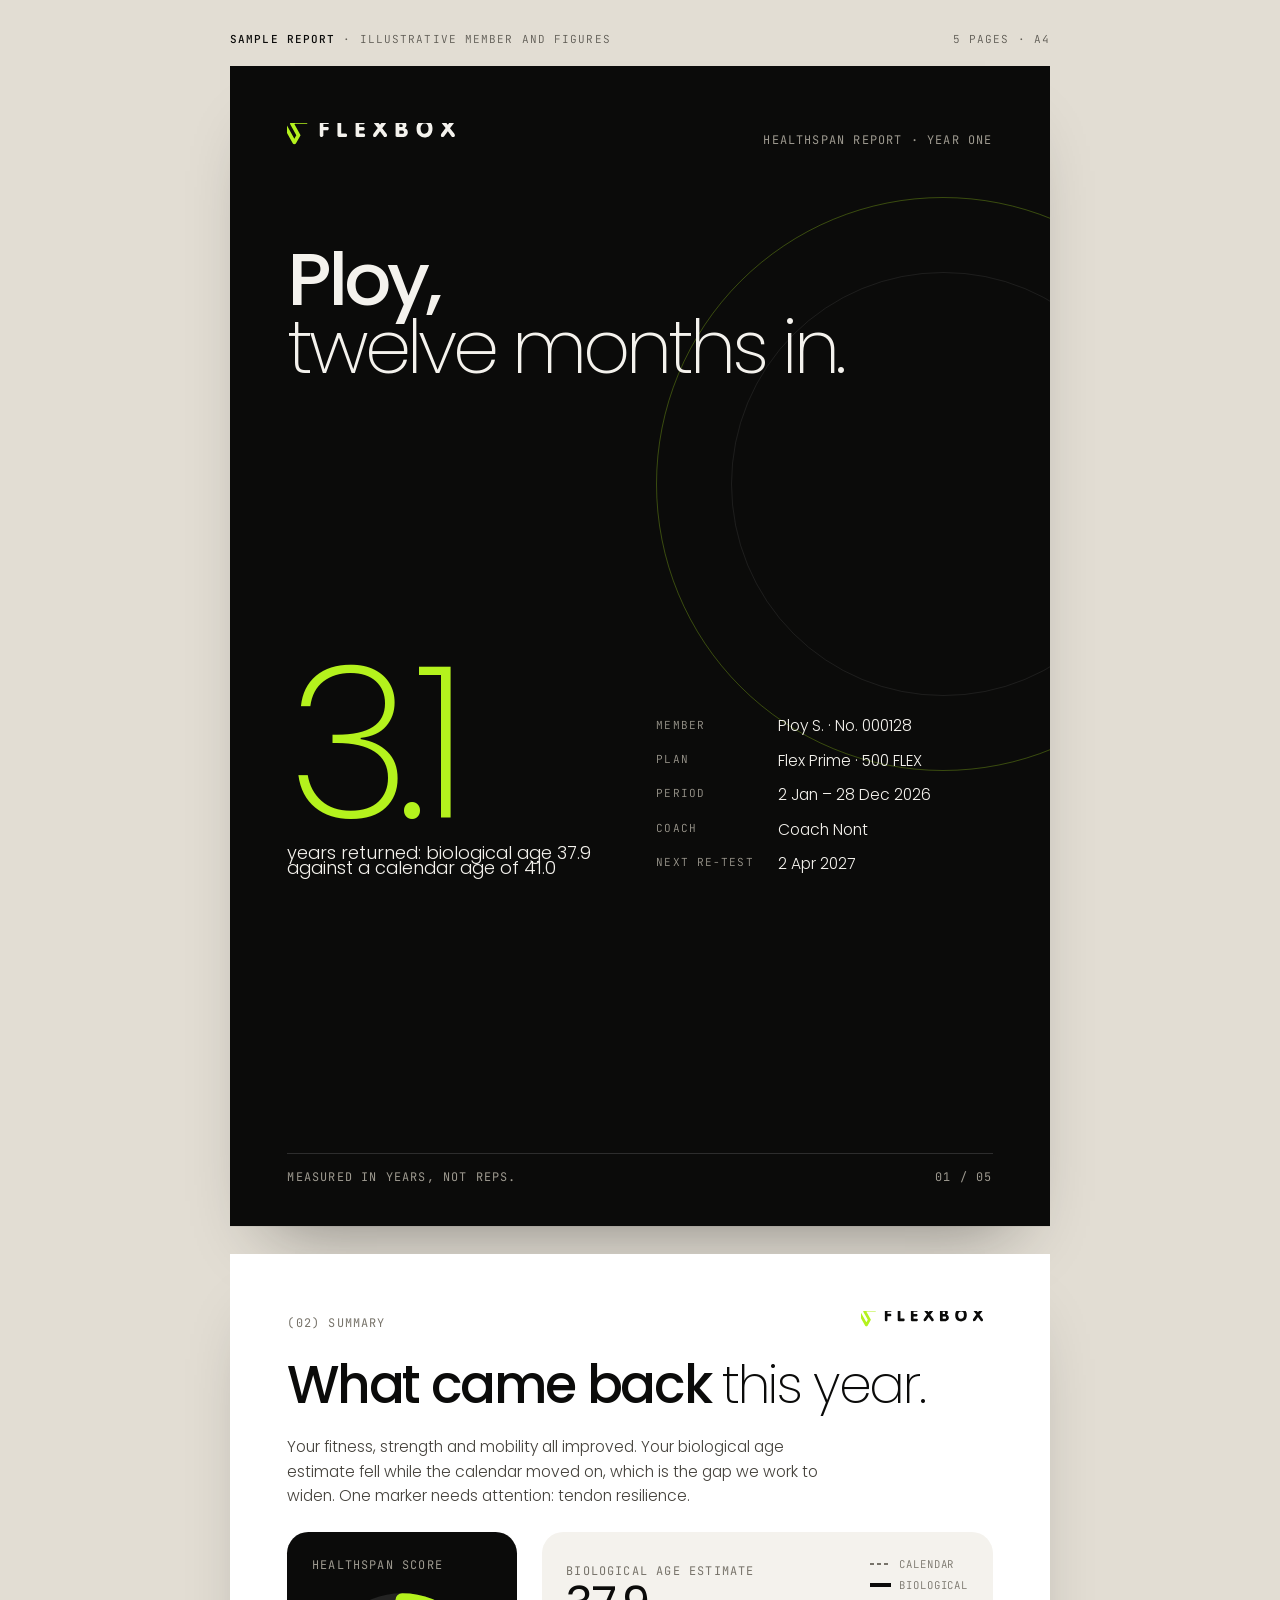
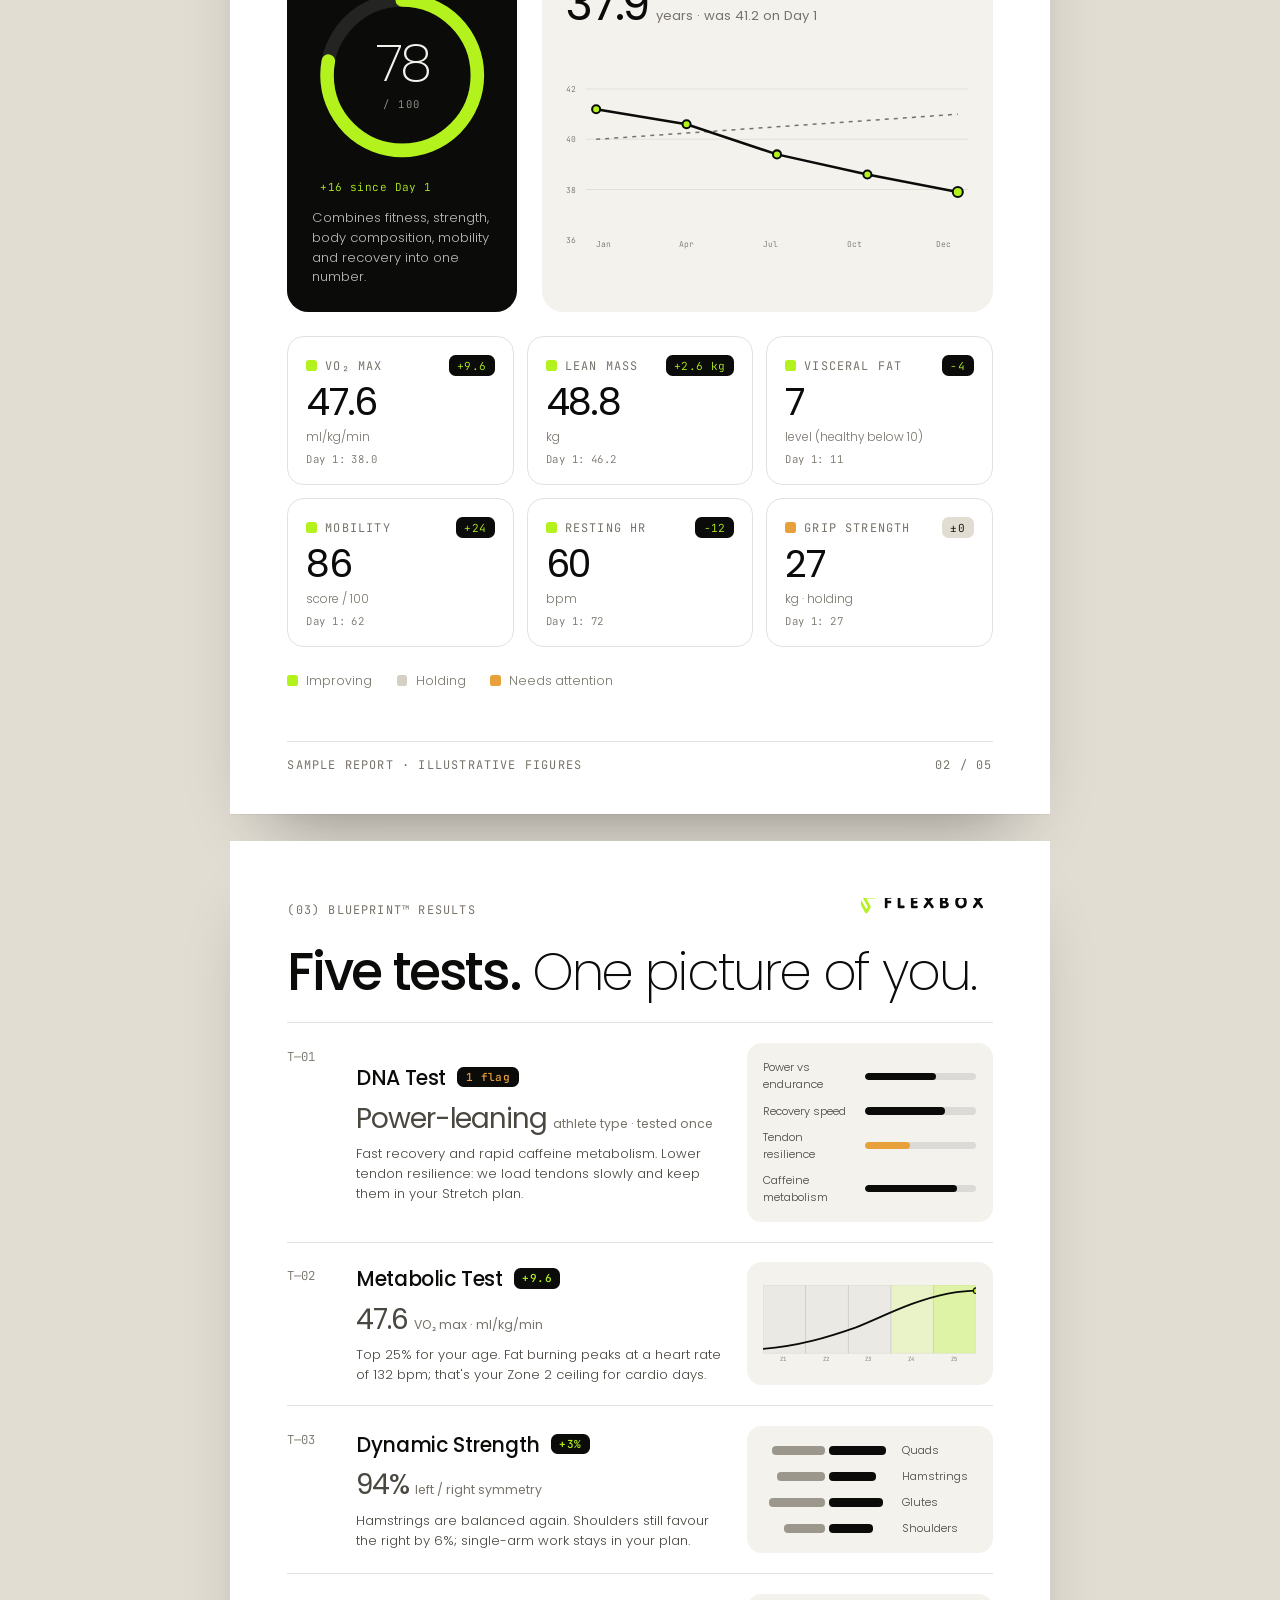
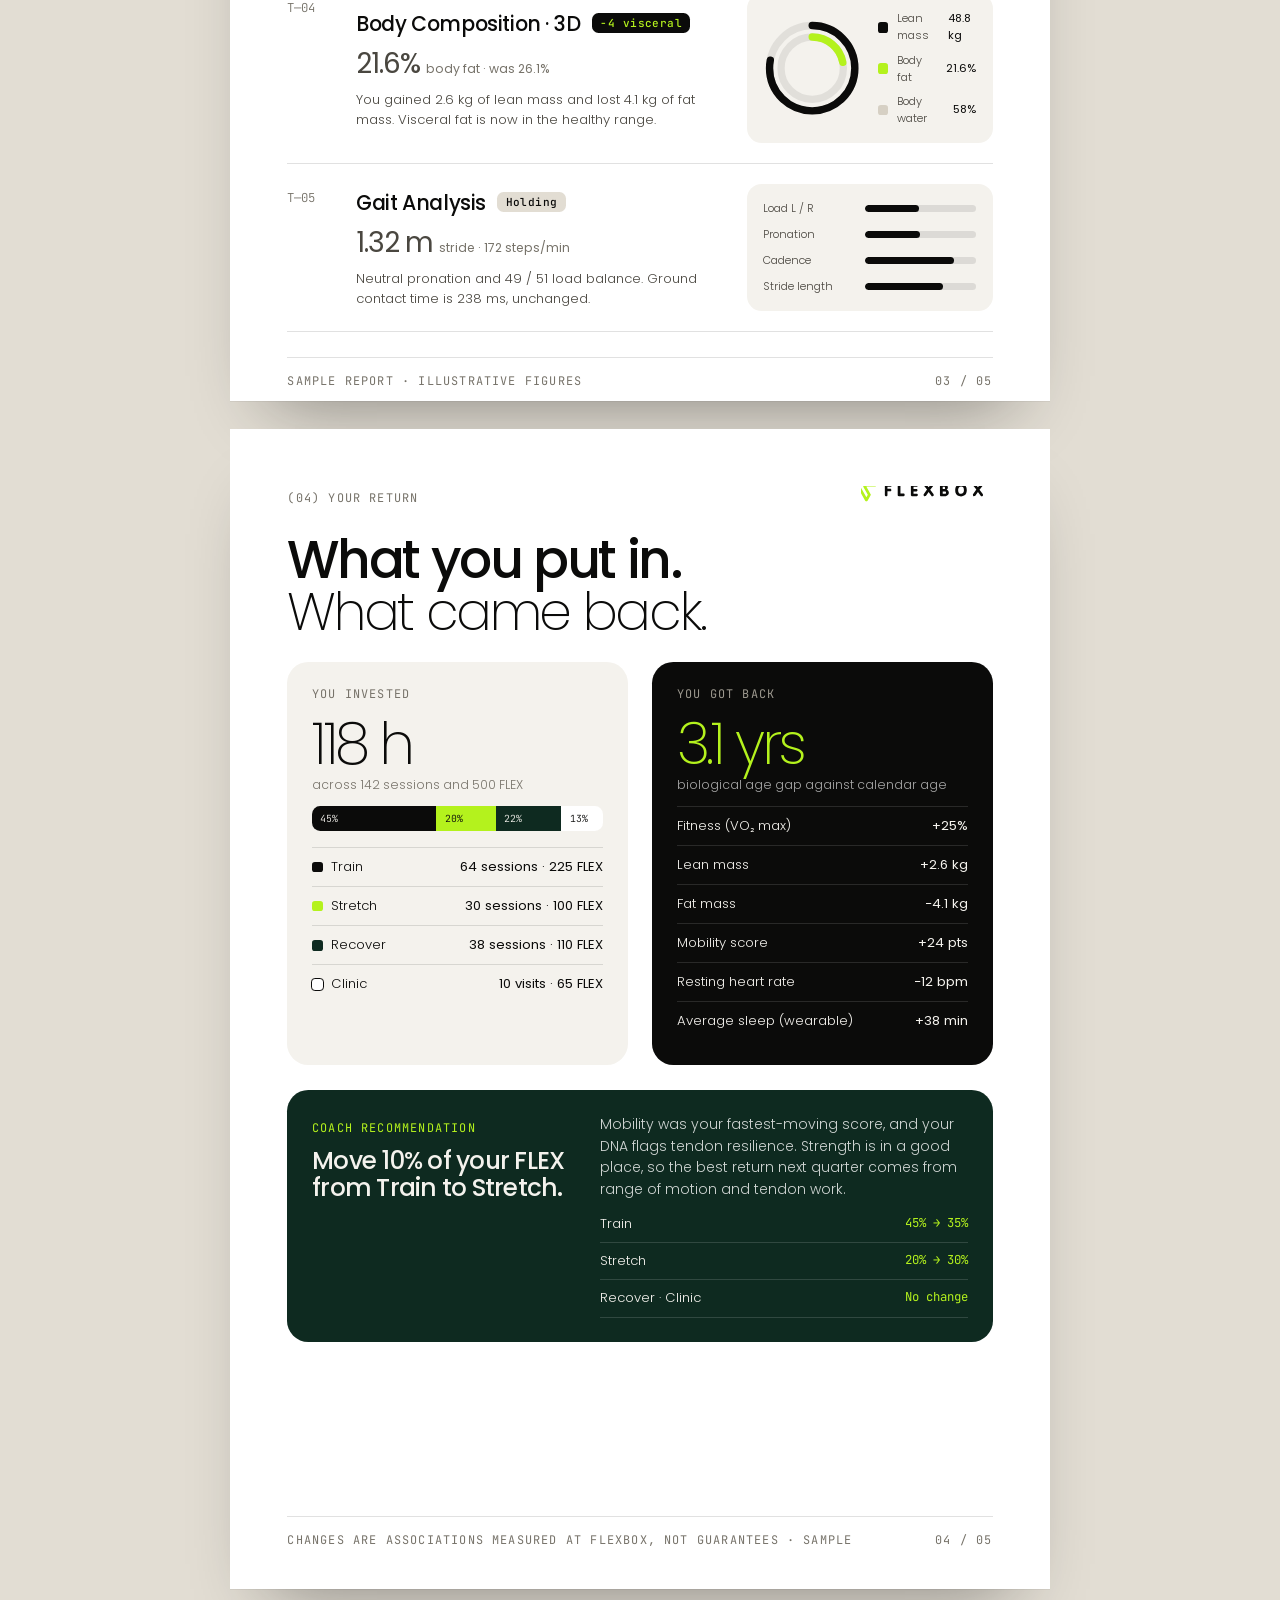
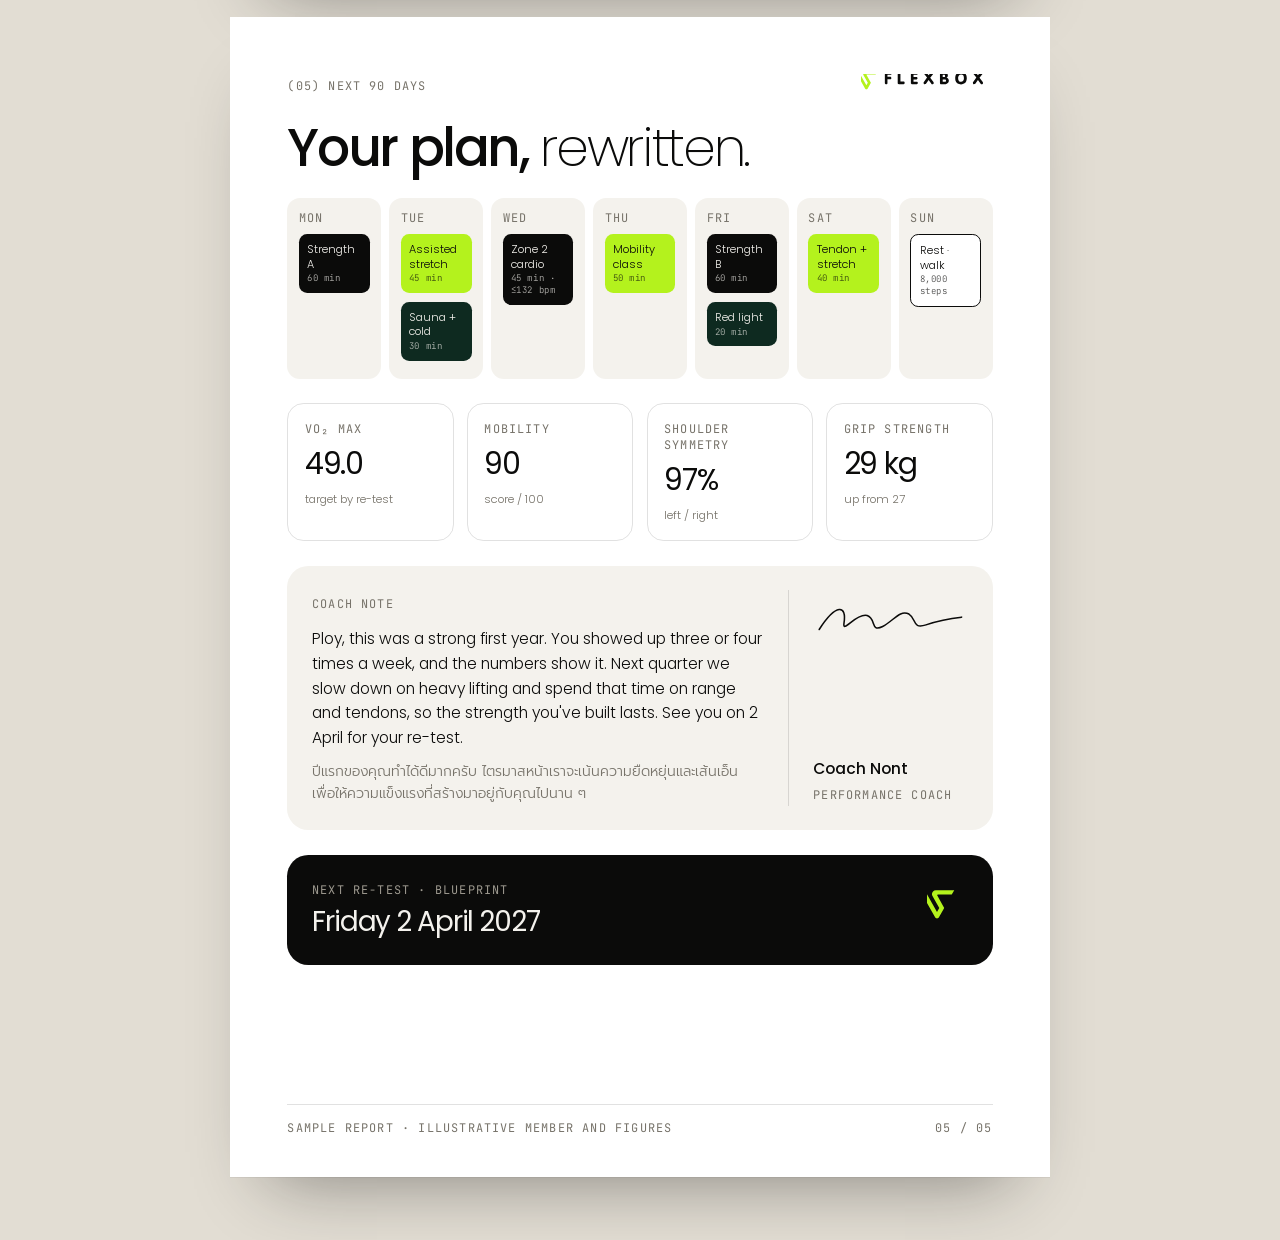
==== report/index.html @ 426d991e "Add LINE report card assets and sample report page" ====
<!doctype html>
<html lang="en"><head><meta charset="utf-8"><meta name="viewport" content="width=device-width, initial-scale=1"><meta name="robots" content="noindex, nofollow"><link rel="icon" type="image/svg+xml" href="../favicon.svg">
<title>FLEXBOX Healthspan Report</title>
<link rel="preconnect" href="https://fonts.googleapis.com">
<link rel="preconnect" href="https://fonts.gstatic.com" crossorigin>
<link href="https://fonts.googleapis.com/css2?family=JetBrains+Mono:wght@400;500&family=Poppins:wght@200;300;400;500;600&family=Prompt:wght@300;400;500&display=swap" rel="stylesheet">
<style>
/* Layout: five A4 pages stacked on a stone desk; every measure inside a page is in cqw so the page scales intact from phone to desktop. Single committed look. */
:root {
  color-scheme: light;
  --ink: #0b0b0a; --ink-2: #1a1a17; --bone: #f4f2ed; --stone: #e2ddd3; --paper: #ffffff;
  --mute: #77736a; --lime: #b4f21d; --amber: #e8a13a; --green: #0e2a20;
  --line: rgba(11,11,10,.12);
  --font: 'Poppins', 'Prompt', system-ui, sans-serif;
  --mono: 'JetBrains Mono', ui-monospace, Menlo, monospace;
}
* { box-sizing: border-box; }
body { margin: 0; background: var(--stone); color: var(--ink); font-family: var(--font); font-weight: 300; -webkit-font-smoothing: antialiased; padding-block: 32px 64px; padding-inline: 16px; }
h1, h2, h3, h4, p, ul, ol { margin: 0; }
.bar { max-width: 820px; margin: 0 auto 20px; display: flex; justify-content: space-between; align-items: center; gap: 12px; flex-wrap: wrap; font-family: var(--mono); font-size: 11px; letter-spacing: .1em; text-transform: uppercase; color: #5d5a53; }
.bar b { color: var(--ink); font-weight: 500; }
.pages { display: flex; flex-direction: column; gap: 28px; align-items: center; }
.page { width: 100%; max-width: 820px; aspect-ratio: 1 / 1.4142; background: var(--paper); container-type: inline-size; position: relative; overflow: hidden; box-shadow: 0 1px 0 rgba(0,0,0,.05), 0 40px 70px -40px rgba(11,11,10,.45); }
.pad { position: absolute; inset: 0; padding: 7cqw 7cqw 5cqw; display: flex; flex-direction: column; gap: 3cqw; }
.mono { font-family: var(--mono); font-size: 1.45cqw; letter-spacing: .1em; text-transform: uppercase; font-weight: 400; }
.mute { color: var(--mute); }
.thin { font-weight: 200; }
.ph { display: flex; justify-content: space-between; align-items: center; }
.ph svg { width: 16cqw; }
.pf { margin-top: auto; display: flex; justify-content: space-between; align-items: center; border-top: .15cqw solid var(--line); padding-top: 1.8cqw; }
.pf svg { width: 2.6cqw; }
.h { font-size: 6.4cqw; line-height: .98; letter-spacing: -.045em; font-weight: 500; text-wrap: balance; }
.lede { font-size: 1.9cqw; line-height: 1.55; color: #45423c; max-width: 62ch; }
.chip { display: inline-block; font-family: var(--mono); font-size: 1.35cqw; padding: .4cqw 1cqw; border-radius: .8cqw; background: var(--ink); color: var(--lime); letter-spacing: .04em; white-space: nowrap; }
.chip.am { color: var(--amber); }
.chip.st { background: var(--stone); color: var(--ink); }
.dot { width: 1.3cqw; height: 1.3cqw; border-radius: .35cqw; display: inline-block; flex: none; }
.d-up { background: var(--lime); } .d-hold { background: #d6d0c4; } .d-att { background: var(--amber); }
svg.fx { display: block; }

/* cover */
.cover { background: var(--ink); color: var(--bone); }
.cover .mute { color: #9d998f; }
.cover .ph svg { color: var(--bone); width: 22cqw; }
.cover .ct { font-size: 9cqw; line-height: .92; letter-spacing: -.055em; font-weight: 500; margin-top: 8cqw; }
.cover .hero { margin-top: auto; display: grid; grid-template-columns: 1fr 1fr; gap: 4cqw; align-items: end; }
.cover .n { font-size: 26cqw; line-height: .8; font-weight: 200; letter-spacing: -.07em; color: var(--lime); }
.cover .n small { display: block; font-size: 2.2cqw; letter-spacing: 0; color: var(--bone); font-weight: 300; margin-top: 2cqw; }
.cover dl { margin: 0; display: grid; grid-template-columns: auto 1fr; gap: 1.4cqw 3cqw; font-size: 1.9cqw; }
.cover dt { font-family: var(--mono); font-size: 1.35cqw; letter-spacing: .1em; text-transform: uppercase; color: #9d998f; padding-top: .4cqw; }
.cover dd { margin: 0; }
.cover .pf { border-color: rgba(255,255,255,.14); }
.cover .ring { position: absolute; right: -22cqw; top: 16cqw; width: 70cqw; aspect-ratio: 1; border-radius: 50%; border: .15cqw solid rgba(180,242,29,.28); }
.cover .ring::after { content: ''; position: absolute; inset: 9cqw; border-radius: 50%; border: .15cqw solid rgba(255,255,255,.08); }

/* summary */
.sum { display: grid; grid-template-columns: 28cqw 1fr; gap: 3cqw; }
.score { background: var(--ink); color: var(--bone); border-radius: 2.6cqw; padding: 3cqw; display: flex; flex-direction: column; gap: 1.4cqw; }
.score svg { width: 100%; }
.score .mono { color: #9d998f; }
.score p { font-size: 1.6cqw; color: rgba(255,255,255,.72); line-height: 1.5; }
.agechart { background: var(--bone); border-radius: 2.6cqw; padding: 3cqw; display: flex; flex-direction: column; gap: 1.5cqw; min-width: 0; }
.agechart .top { display: flex; justify-content: space-between; align-items: flex-start; gap: 2cqw; }
.agechart .big { font-size: 5.6cqw; letter-spacing: -.05em; font-weight: 400; line-height: 1; }
.agechart .big small { font-size: 1.6cqw; color: var(--mute); letter-spacing: 0; margin-left: 1cqw; }
.leg { display: flex; flex-direction: column; gap: .8cqw; font-family: var(--mono); font-size: 1.3cqw; letter-spacing: .08em; text-transform: uppercase; color: var(--mute); }
.leg span { display: flex; align-items: center; gap: 1cqw; }
.leg i { width: 2.6cqw; height: .3cqw; display: inline-block; }
.agechart svg { width: 100%; flex: 1; }
.metrics { display: grid; grid-template-columns: repeat(3, 1fr); gap: 1.6cqw; }
.m { border: .15cqw solid var(--line); border-radius: 2cqw; padding: 2.2cqw; display: flex; flex-direction: column; gap: .8cqw; }
.m .top { display: flex; justify-content: space-between; align-items: center; gap: 1cqw; }
.m .top span:first-child { display: flex; align-items: center; gap: 1cqw; }
.m b { font-size: 4.6cqw; font-weight: 400; letter-spacing: -.045em; line-height: 1.05; font-variant-numeric: tabular-nums; }
.m small { font-size: 1.45cqw; color: var(--mute); }
.m .was { font-family: var(--mono); font-size: 1.3cqw; color: var(--mute); letter-spacing: .04em; }
.keyrow { display: flex; gap: 3cqw; font-size: 1.5cqw; color: var(--mute); }
.keyrow span { display: flex; align-items: center; gap: 1cqw; }

/* blueprint */
.tests { display: flex; flex-direction: column; }
.t { display: grid; grid-template-columns: 6cqw 1fr 30cqw; gap: 2.4cqw; padding: 2.4cqw 0; border-top: .15cqw solid var(--line); align-items: center; }
.t:last-child { border-bottom: .15cqw solid var(--line); }
.t .no { font-family: var(--mono); font-size: 1.5cqw; color: var(--mute); align-self: start; padding-top: .6cqw; }
.t h3 { font-size: 2.5cqw; font-weight: 500; letter-spacing: -.02em; display: flex; align-items: center; gap: 1.4cqw; }
.t .res { font-size: 3.4cqw; letter-spacing: -.04em; font-weight: 400; margin-top: .6cqw; }
.t .res small { font-size: 1.5cqw; color: var(--mute); letter-spacing: 0; margin-left: .8cqw; }
.t p { font-size: 1.6cqw; color: #4a4740; line-height: 1.5; margin-top: .6cqw; }
.viz { background: var(--bone); border-radius: 1.8cqw; padding: 2cqw; min-height: 15cqw; display: flex; flex-direction: column; justify-content: center; gap: 1.1cqw; }
.tr { display: grid; grid-template-columns: 11cqw 1fr; gap: 1.4cqw; align-items: center; font-size: 1.35cqw; color: #4a4740; }
.tr i { height: .9cqw; border-radius: .5cqw; background: rgba(11,11,10,.1); position: relative; overflow: hidden; }
.tr i::after { content: ''; position: absolute; inset: 0; width: var(--v); background: var(--ink); border-radius: .5cqw; }
.tr i.am::after { background: var(--amber); }
.sym { display: grid; grid-template-columns: 1fr 1fr 10cqw; gap: .4cqw; align-items: center; font-size: 1.35cqw; color: #4a4740; }
.sym .l, .sym .r { height: 1.1cqw; position: relative; }
.sym .l::after, .sym .r::after { content: ''; position: absolute; top: 0; bottom: 0; border-radius: .5cqw; }
.sym .l::after { right: 0; width: var(--v); background: #9c978c; }
.sym .r::after { left: 0; width: var(--v); background: var(--ink); }
.sym span { padding-left: 1cqw; }
.rings { display: grid; grid-template-columns: 12cqw 1fr; gap: 2cqw; align-items: center; }
.rings svg { width: 100%; transform: rotate(-90deg); }
.rings ul { list-style: none; padding: 0; display: flex; flex-direction: column; gap: .9cqw; font-size: 1.35cqw; color: #4a4740; }
.rings li { display: flex; align-items: center; gap: 1cqw; }
.rings li b { margin-left: auto; font-weight: 400; color: var(--ink); }

/* ledger */
.ledger { display: grid; grid-template-columns: 1fr 1fr; gap: 3cqw; }
.col { border-radius: 2.6cqw; padding: 3cqw; display: flex; flex-direction: column; gap: 2cqw; }
.col.in { background: var(--bone); }
.col.out { background: var(--ink); color: var(--bone); }
.col.out .mono { color: #9d998f; }
.col .big { font-size: 7cqw; font-weight: 200; letter-spacing: -.06em; line-height: .9; }
.col.out .big { color: var(--lime); }
.col .big small { display: block; font-size: 1.5cqw; letter-spacing: 0; font-weight: 300; margin-top: 1cqw; color: var(--mute); }
.col.out .big small { color: rgba(255,255,255,.65); }
.stack { display: flex; height: 3cqw; border-radius: 1cqw; overflow: hidden; }
.stack div { display: flex; align-items: center; padding-left: 1cqw; font-family: var(--mono); font-size: 1.2cqw; }
.rowl { display: flex; justify-content: space-between; font-size: 1.6cqw; padding: 1.1cqw 0; border-top: .15cqw solid var(--line); }
.col.out .rowl { border-color: rgba(255,255,255,.12); }
.rowl b { font-weight: 400; font-variant-numeric: tabular-nums; }
.rowl .k { display: flex; align-items: center; gap: 1cqw; }
.reco { background: var(--green); color: var(--bone); border-radius: 2.6cqw; padding: 3cqw; display: grid; grid-template-columns: 1fr 1.4fr; gap: 3cqw; }
.reco .mono { color: var(--lime); }
.reco h3 { font-size: 3cqw; font-weight: 500; letter-spacing: -.03em; line-height: 1.1; margin-top: 1cqw; }
.reco p { font-size: 1.7cqw; line-height: 1.55; color: rgba(255,255,255,.8); }
.reco ul { list-style: none; padding: 0; display: flex; flex-direction: column; gap: 1cqw; font-size: 1.6cqw; }
.reco li { display: flex; justify-content: space-between; gap: 2cqw; padding-bottom: 1cqw; border-bottom: .15cqw solid rgba(255,255,255,.14); }
.reco li b { font-weight: 400; color: var(--lime); font-family: var(--mono); font-size: 1.5cqw; }

/* plan */
.week { display: grid; grid-template-columns: repeat(7, 1fr); gap: 1cqw; }
.day { background: var(--bone); border-radius: 1.6cqw; padding: 1.4cqw; min-height: 22cqw; display: flex; flex-direction: column; gap: 1cqw; }
.day .mono { color: var(--mute); }
.blk { border-radius: 1cqw; padding: 1cqw; font-size: 1.35cqw; line-height: 1.3; }
.blk small { display: block; font-family: var(--mono); font-size: 1.1cqw; letter-spacing: .06em; opacity: .7; margin-top: .3cqw; }
.b-t { background: var(--ink); color: var(--bone); }
.b-s { background: var(--lime); color: var(--ink); }
.b-r { background: var(--green); color: var(--bone); }
.b-c { background: var(--paper); border: .15cqw solid var(--ink); }
.targets { display: grid; grid-template-columns: repeat(4, 1fr); gap: 1.6cqw; }
.tg { border: .15cqw solid var(--line); border-radius: 2cqw; padding: 2cqw; display: flex; flex-direction: column; gap: .6cqw; }
.tg b { font-size: 3.6cqw; font-weight: 400; letter-spacing: -.04em; }
.tg small { font-size: 1.4cqw; color: var(--mute); }
.note { display: grid; grid-template-columns: 1fr 22cqw; gap: 3cqw; background: var(--bone); border-radius: 2.6cqw; padding: 3cqw; }
.note p { font-size: 1.9cqw; line-height: 1.6; }
.note .sig { display: flex; flex-direction: column; justify-content: space-between; gap: 2cqw; border-left: .15cqw solid var(--line); padding-left: 3cqw; }
.note .sig svg { width: 100%; height: 7cqw; }
.note .sig b { font-weight: 500; font-size: 1.9cqw; }
.retest { display: flex; justify-content: space-between; align-items: center; background: var(--ink); color: var(--bone); border-radius: 2.6cqw; padding: 2.6cqw 3cqw; }
.retest b { font-size: 3.4cqw; font-weight: 400; letter-spacing: -.04em; }
.retest .mono { color: #9d998f; }
.th { font-family: 'Prompt', 'Poppins', sans-serif; }
</style>

<svg width="0" height="0" style="position:absolute" aria-hidden="true">
  <symbol id="fx-logo" viewBox="130 136 2340 418">
<defs>
<g>
<g id="glyph-0-0">
<path d="M 10.609375 -19.34375 L 10.609375 -193.140625 C 10.609375 -201.472656 12.492188 -207.210938 16.265625 -210.359375 C 19.097656 -212.710938 23.503906 -213.890625 29.484375 -213.890625 L 111.546875 -213.890625 C 118.304688 -213.890625 123.648438 -211.375 127.578125 -206.34375 C 131.035156 -201.945312 132.765625 -196.601562 132.765625 -190.3125 C 132.765625 -184.488281 131.347656 -179.648438 128.515625 -175.796875 C 125.691406 -171.953125 121.6875 -170.03125 116.5 -170.03125 L 57.0625 -170.03125 L 57.0625 -131.828125 L 109.1875 -131.828125 C 114.53125 -131.828125 118.773438 -129.742188 121.921875 -125.578125 C 125.066406 -121.410156 126.640625 -116.578125 126.640625 -111.078125 C 126.640625 -105.097656 124.988281 -99.75 121.6875 -95.03125 C 118.382812 -90.320312 114.21875 -87.96875 109.1875 -87.96875 L 57.0625 -87.96875 L 57.0625 -19.34375 C 57.0625 -13.832031 54.742188 -9.226562 50.109375 -5.53125 C 45.472656 -1.84375 40.164062 0 34.1875 0 C 28.84375 0 23.929688 -1.6875 19.453125 -5.0625 C 14.972656 -8.445312 12.023438 -13.207031 10.609375 -19.34375 Z M 10.609375 -19.34375 "/>
</g>
<g id="glyph-0-1">
<path d="M 8.25 -153.515625 L 8.25 -193.140625 C 8.25 -201.316406 10.566406 -207.566406 15.203125 -211.890625 C 19.847656 -216.210938 25.394531 -218.375 31.84375 -218.375 C 38.4375 -218.375 44.285156 -216.484375 49.390625 -212.703125 C 54.503906 -208.929688 57.0625 -204.0625 57.0625 -198.09375 L 57.0625 -47.40625 L 113.90625 -47.40625 C 119.875 -47.40625 124.507812 -45.125 127.8125 -40.5625 C 131.113281 -36 132.765625 -30.492188 132.765625 -24.046875 C 132.765625 -17.765625 131.269531 -12.5 128.28125 -8.25 C 124.820312 -3.375 120.03125 -0.9375 113.90625 -0.9375 L 29.484375 -0.9375 C 22.242188 -0.9375 16.582031 -3.691406 12.5 -9.203125 C 9.664062 -12.972656 8.25 -16.351562 8.25 -19.34375 Z M 8.25 -153.515625 "/>
</g>
<g id="glyph-0-2">
<path d="M 11.5625 -127.109375 L 11.5625 -193.140625 C 11.5625 -200.367188 14.15625 -205.867188 19.34375 -209.640625 C 23.269531 -212.472656 27.75 -213.890625 32.78125 -213.890625 L 110.125 -213.890625 C 116.882812 -213.890625 122.390625 -211.21875 126.640625 -205.875 C 130.410156 -201.15625 132.296875 -195.492188 132.296875 -188.890625 C 132.296875 -183.234375 130.878906 -178.441406 128.046875 -174.515625 C 124.742188 -169.953125 120.34375 -167.671875 114.84375 -167.671875 L 58.484375 -167.671875 L 58.484375 -129.46875 L 110.125 -129.46875 C 115.789062 -129.46875 120.351562 -127.109375 123.8125 -122.390625 C 127.269531 -117.671875 129 -112.328125 129 -106.359375 C 129 -100.859375 127.582031 -95.984375 124.75 -91.734375 C 121.914062 -87.492188 117.984375 -85.375 112.953125 -85.375 L 58.484375 -85.375 L 58.484375 -44.8125 L 110.125 -44.8125 C 118.613281 -44.8125 125.0625 -42.53125 129.46875 -37.96875 C 133.238281 -34.039062 135.125 -29.085938 135.125 -23.109375 C 135.125 -17.296875 133.472656 -12.144531 130.171875 -7.65625 C 126.867188 -3.175781 122.625 -0.9375 117.4375 -0.9375 L 28.0625 -0.9375 C 24.601562 -0.9375 20.988281 -2.742188 17.21875 -6.359375 C 13.445312 -9.984375 11.5625 -13.523438 11.5625 -16.984375 Z M 11.5625 -127.109375 "/>
</g>
<g id="glyph-0-3">
<path d="M 14.390625 -176.875 C 12.816406 -179.851562 11.476562 -182.953125 10.375 -186.171875 C 9.269531 -189.398438 8.71875 -192.035156 8.71875 -194.078125 C 8.71875 -200.992188 11.46875 -206.613281 16.96875 -210.9375 C 22.476562 -215.269531 28.613281 -217.4375 35.375 -217.4375 C 42.445312 -217.4375 47.082031 -215.46875 49.28125 -211.53125 L 89.84375 -158 L 129.46875 -211.53125 C 130.882812 -213.570312 133.082031 -215.222656 136.0625 -216.484375 C 139.050781 -217.742188 142.117188 -218.375 145.265625 -218.375 C 151.710938 -218.375 157.53125 -216.210938 162.71875 -211.890625 C 167.90625 -207.566406 170.5 -201.628906 170.5 -194.078125 C 170.5 -191.722656 170.300781 -189.328125 169.90625 -186.890625 C 169.519531 -184.453125 168.773438 -181.898438 167.671875 -179.234375 L 117.90625 -115.3125 L 172.390625 -44.8125 C 178.515625 -36.632812 181.578125 -28.613281 181.578125 -20.75 C 181.578125 -14.300781 178.75 -8.957031 173.09375 -4.71875 C 168.0625 -0.945312 162.164062 0.9375 155.40625 0.9375 C 152.257812 0.9375 149.425781 0.425781 146.90625 -0.59375 C 144.394531 -1.613281 142.59375 -3.222656 141.5 -5.421875 L 89.84375 -75.9375 L 42.453125 -10.140625 C 39.148438 -6.523438 35.453125 -3.773438 31.359375 -1.890625 C 27.273438 -0.00390625 23.425781 0.9375 19.8125 0.9375 C 14.144531 0.9375 9.425781 -1.179688 5.65625 -5.421875 C 1.882812 -9.671875 0 -15.097656 0 -21.703125 C 0 -25.628906 0.585938 -29.554688 1.765625 -33.484375 C 2.941406 -37.410156 4.945312 -41.1875 7.78125 -44.8125 L 61.3125 -117.90625 Z M 14.390625 -176.875 "/>
</g>
<g id="glyph-0-4">
<path d="M 8.71875 -190.78125 C 9.976562 -197.695312 12.296875 -203.273438 15.671875 -207.515625 C 19.054688 -211.765625 23.03125 -213.890625 27.59375 -213.890625 L 100.46875 -213.890625 C 113.507812 -213.890625 124.984375 -207.914062 134.890625 -195.96875 C 144.796875 -184.019531 149.75 -170.894531 149.75 -156.59375 C 149.75 -148.726562 147.78125 -141.097656 143.84375 -133.703125 C 139.914062 -126.316406 134.023438 -120.1875 126.171875 -115.3125 C 137.796875 -113.738281 147.617188 -107.488281 155.640625 -96.5625 C 163.660156 -85.644531 167.671875 -73.582031 167.671875 -60.375 C 167.671875 -46.851562 163.347656 -34.90625 154.703125 -24.53125 C 144.796875 -12.738281 130.566406 -4.875 112.015625 -0.9375 L 27.59375 -0.9375 C 22.71875 -0.9375 18.351562 -2.46875 14.5 -5.53125 C 10.644531 -8.601562 8.71875 -12.421875 8.71875 -16.984375 Z M 58.015625 -129.46875 L 88.90625 -129.46875 C 92.988281 -129.46875 96.09375 -131.117188 98.21875 -134.421875 C 100.34375 -137.722656 101.40625 -141.734375 101.40625 -146.453125 C 101.40625 -151.796875 100.03125 -156.664062 97.28125 -161.0625 C 94.53125 -165.46875 90.953125 -167.671875 86.546875 -167.671875 L 58.015625 -167.671875 Z M 58.015625 -42.453125 L 93.625 -42.453125 C 102.113281 -42.453125 108.125 -43.828125 111.65625 -46.578125 C 115.195312 -49.328125 116.96875 -53.609375 116.96875 -59.421875 L 116.96875 -63.671875 C 116.96875 -68.546875 115.316406 -73.378906 112.015625 -78.171875 C 108.710938 -82.972656 104.863281 -85.375 100.46875 -85.375 L 58.015625 -85.375 Z M 58.015625 -42.453125 "/>
</g>
<g id="glyph-0-5">
<path d="M 5.421875 -101.40625 L 4.71875 -106.828125 C 4.71875 -143.929688 15.09375 -172.703125 35.84375 -193.140625 C 54.863281 -211.847656 79.15625 -221.203125 108.71875 -221.203125 C 136.382812 -221.203125 159.570312 -212.867188 178.28125 -196.203125 C 200.445312 -176.554688 211.53125 -148.179688 211.53125 -111.078125 L 211.53125 -106.359375 C 211.53125 -89.535156 208.625 -73.65625 202.8125 -58.71875 C 195.738281 -40.476562 185.125 -25.9375 170.96875 -15.09375 C 154.144531 -2.195312 133.394531 4.25 108.71875 4.25 C 97.238281 4.25 85.289062 2.121094 72.875 -2.125 C 53.84375 -8.570312 38.75 -18.554688 27.59375 -32.078125 C 12.8125 -49.835938 5.421875 -72.945312 5.421875 -101.40625 Z M 57.0625 -106.359375 C 57.0625 -86.234375 61.582031 -70.550781 70.625 -59.3125 C 79.664062 -48.070312 92.363281 -42.453125 108.71875 -42.453125 C 124.75 -42.453125 137.484375 -48.582031 146.921875 -60.84375 C 155.878906 -72.476562 160.359375 -87.648438 160.359375 -106.359375 C 160.359375 -129.304688 156.148438 -146.441406 147.734375 -157.765625 C 139.328125 -169.085938 127.734375 -174.75 112.953125 -174.75 L 109.1875 -174.75 C 93.3125 -174.75 80.5 -168.691406 70.75 -156.578125 C 61 -144.472656 56.125 -129.460938 56.125 -111.546875 C 56.75 -109.023438 57.0625 -107.296875 57.0625 -106.359375 Z M 57.0625 -106.359375 "/>
</g>
</g>

</defs>

<path fill-rule="nonzero" fill="#b4f21d" fill-opacity="1" d="M 355.351562 474.75 L 380.671875 429.960938 L 304.734375 295.96875 C 288.453125 267.234375 309.207031 231.617188 342.234375 231.617188 L 547.839844 231.617188 L 519.78125 281.371094 L 364.554688 281.371094 C 359.335938 281.371094 356.046875 286.980469 358.589844 291.53125 L 435.894531 429.90625 L 376.9375 534.871094 C 372.5625 542.664062 364.320312 547.484375 355.386719 547.484375 C 346.457031 547.484375 338.222656 542.671875 333.84375 534.886719 L 157.925781 222.242188 C 137.78125 186.4375 163.679688 142.203125 204.761719 142.242188 L 555.664062 142.605469 C 574.335938 142.625 586.207031 162.585938 577.308594 179 L 570.316406 191.902344 L 210.0625 191.902344 C 203.644531 191.902344 199.605469 198.820312 202.761719 204.410156 Z M 355.351562 474.75 "/>
<g fill="currentColor" fill-opacity="1">
<use href="#glyph-0-0" x="674.390949" y="454.2898"/>
<use href="#glyph-0-1" x="906.218318" y="454.2898"/>
<use href="#glyph-0-2" x="1138.045688" y="454.2898"/>
<use href="#glyph-0-3" x="1376.634689" y="454.2898"/>
<use href="#glyph-0-4" x="1659.657269" y="454.2898"/>
<use href="#glyph-0-5" x="1935.918218" y="454.2898"/>
<use href="#glyph-0-3" x="2256.612746" y="454.2898"/>
</g>
</symbol>
  <symbol id="fx-mark" viewBox="180 170 790 740"><path fill="#b4f21d" d="M 552.722656 762.511719 L 596.433594 685.207031 L 465.363281 453.933594 C 437.257812 404.339844 473.082031 342.863281 530.085938 342.863281 L 884.960938 342.863281 L 836.535156 428.738281 L 568.609375 428.738281 C 559.605469 428.738281 553.925781 438.417969 558.316406 446.277344 L 691.742188 685.109375 L 589.984375 866.28125 C 582.429688 879.730469 568.207031 888.050781 552.785156 888.050781 C 537.375 888.050781 523.160156 879.742188 515.601562 866.308594 L 211.972656 326.679688 C 177.203125 264.886719 221.902344 188.53125 292.808594 188.605469 L 898.46875 189.230469 C 930.691406 189.261719 951.179688 223.710938 935.828125 252.042969 L 923.757812 274.316406 L 301.960938 274.316406 C 290.882812 274.316406 283.910156 286.253906 289.355469 295.902344 Z"/></symbol>
</svg>

</head><body>
<div class="bar"><span><b>Sample report</b> · illustrative member and figures</span><span>5 pages · A4</span></div>

<div class="pages">

  <!-- 1 Cover -->
  <article class="page cover" aria-label="Page 1, cover">
    <div class="ring" aria-hidden="true"></div>
    <div class="pad">
      <div class="ph"><svg class="fx" viewBox="130 136 2340 418" role="img" aria-label="FLEXBOX"><use href="#fx-logo"/></svg><span class="mono mute">Healthspan Report · Year one</span></div>
      <h1 class="ct">Ploy,<br><span class="thin">twelve months in.</span></h1>
      <div class="hero">
        <div class="n">3.1<small>years returned: biological age 37.9 against a calendar age of 41.0</small></div>
        <dl>
          <dt>Member</dt><dd>Ploy S. · No. 000128</dd>
          <dt>Plan</dt><dd>Flex Prime · 500 FLEX</dd>
          <dt>Period</dt><dd>2 Jan – 28 Dec 2026</dd>
          <dt>Coach</dt><dd>Coach Nont</dd>
          <dt>Next re-test</dt><dd>2 Apr 2027</dd>
        </dl>
      </div>
      <div class="pf"><span class="mono mute">Measured in years, not reps.</span><span class="mono mute">01 / 05</span></div>
    </div>
  </article>

  <!-- 2 Summary -->
  <article class="page" aria-label="Page 2, summary">
    <div class="pad">
      <div class="ph"><span class="mono mute">(02) Summary</span><svg class="fx" viewBox="130 136 2340 418" role="img" aria-label="FLEXBOX"><use href="#fx-logo"/></svg></div>
      <h2 class="h">What came back <span class="thin">this year.</span></h2>
      <p class="lede">Your fitness, strength and mobility all improved. Your biological age estimate fell while the calendar moved on, which is the gap we work to widen. One marker needs attention: tendon resilience.</p>
      <div class="sum">
        <div class="score">
          <span class="mono">Healthspan score</span>
          <svg viewBox="0 0 120 120" aria-label="Score 78 of 100">
            <circle cx="60" cy="60" r="50" fill="none" stroke="rgba(255,255,255,.1)" stroke-width="9"/>
            <circle cx="60" cy="60" r="50" fill="none" stroke="#b4f21d" stroke-width="9" stroke-linecap="round" pathLength="100" stroke-dasharray="78 100" transform="rotate(-90 60 60)"/>
            <text x="60" y="64" text-anchor="middle" fill="#f4f2ed" font-family="Poppins" font-weight="200" font-size="34" letter-spacing="-2">78</text>
            <text x="60" y="82" text-anchor="middle" fill="#9d998f" font-family="JetBrains Mono" font-size="7" letter-spacing="1">/ 100</text>
          </svg>
          <span class="chip">+16 since Day 1</span>
          <p>Combines fitness, strength, body composition, mobility and recovery into one number.</p>
        </div>
        <div class="agechart">
          <div class="top">
            <div><span class="mono mute">Biological age estimate</span><p class="big">37.9<small>years · was 41.2 on Day 1</small></p></div>
            <div class="leg"><span><i style="background:repeating-linear-gradient(90deg,#77736a 0 4px,transparent 4px 7px)"></i>Calendar</span><span><i style="background:var(--ink);height:.5cqw"></i>Biological</span></div>
          </div>
          <svg viewBox="0 0 400 170" aria-label="Biological age falls from 41.2 to 37.9 while calendar age rises from 40.0 to 41.0">
            <g font-family="JetBrains Mono" font-size="8" fill="#77736a">
              <text x="0" y="14">42</text><text x="0" y="64">40</text><text x="0" y="114">38</text><text x="0" y="164">36</text>
              <text x="30" y="168">Jan</text><text x="112" y="168">Apr</text><text x="196" y="168">Jul</text><text x="280" y="168">Oct</text><text x="368" y="168">Dec</text>
            </g>
            <g stroke="rgba(11,11,10,.08)"><line x1="20" y1="11" x2="400" y2="11"/><line x1="20" y1="61" x2="400" y2="61"/><line x1="20" y1="111" x2="400" y2="111"/></g>
            <!-- y = 11 + (42 - age) * 25 -->
            <path d="M30,61 L390,36" fill="none" stroke="#77736a" stroke-width="1.5" stroke-dasharray="4 5"/>
                        <path d="M30,31 L120,46 L210,76 L300,96 L390,113.5" fill="none" stroke="#0b0b0a" stroke-width="2.5" stroke-linejoin="round"/>
            <g fill="#b4f21d" stroke="#0b0b0a" stroke-width="2"><circle cx="30" cy="31" r="4"/><circle cx="120" cy="46" r="4"/><circle cx="210" cy="76" r="4"/><circle cx="300" cy="96" r="4"/><circle cx="390" cy="113.5" r="5"/></g>
          </svg>
        </div>
      </div>
      <div class="metrics">
        <div class="m"><div class="top"><span><i class="dot d-up"></i><span class="mono mute">VO₂ max</span></span><span class="chip">+9.6</span></div><b>47.6</b><small>ml/kg/min</small><span class="was">Day 1: 38.0</span></div>
        <div class="m"><div class="top"><span><i class="dot d-up"></i><span class="mono mute">Lean mass</span></span><span class="chip">+2.6 kg</span></div><b>48.8</b><small>kg</small><span class="was">Day 1: 46.2</span></div>
        <div class="m"><div class="top"><span><i class="dot d-up"></i><span class="mono mute">Visceral fat</span></span><span class="chip">−4</span></div><b>7</b><small>level (healthy below 10)</small><span class="was">Day 1: 11</span></div>
        <div class="m"><div class="top"><span><i class="dot d-up"></i><span class="mono mute">Mobility</span></span><span class="chip">+24</span></div><b>86</b><small>score / 100</small><span class="was">Day 1: 62</span></div>
        <div class="m"><div class="top"><span><i class="dot d-up"></i><span class="mono mute">Resting HR</span></span><span class="chip">−12</span></div><b>60</b><small>bpm</small><span class="was">Day 1: 72</span></div>
        <div class="m"><div class="top"><span><i class="dot d-att"></i><span class="mono mute">Grip strength</span></span><span class="chip st">±0</span></div><b>27</b><small>kg · holding</small><span class="was">Day 1: 27</span></div>
      </div>
      <div class="keyrow"><span><i class="dot d-up"></i>Improving</span><span><i class="dot d-hold"></i>Holding</span><span><i class="dot d-att"></i>Needs attention</span></div>
      <div class="pf"><span class="mono mute">Sample report · illustrative figures</span><span class="mono mute">02 / 05</span></div>
    </div>
  </article>

  <!-- 3 Blueprint -->
  <article class="page" aria-label="Page 3, Blueprint results">
    <div class="pad">
      <div class="ph"><span class="mono mute">(03) Blueprint™ results</span><svg class="fx" viewBox="130 136 2340 418" role="img" aria-label="FLEXBOX"><use href="#fx-logo"/></svg></div>
      <h2 class="h">Five tests. <span class="thin">One picture of you.</span></h2>
      <div class="tests">
        <div class="t"><span class="no">T—01</span><div><h3>DNA Test <span class="chip am">1 flag</span></h3><p class="res">Power-leaning<small>athlete type · tested once</small></p><p>Fast recovery and rapid caffeine metabolism. Lower tendon resilience: we load tendons slowly and keep them in your Stretch plan.</p></div>
          <div class="viz"><div class="tr"><span>Power vs endurance</span><i style="--v:64%"></i></div><div class="tr"><span>Recovery speed</span><i style="--v:72%"></i></div><div class="tr"><span>Tendon resilience</span><i class="am" style="--v:41%"></i></div><div class="tr"><span>Caffeine metabolism</span><i style="--v:83%"></i></div></div></div>
        <div class="t"><span class="no">T—02</span><div><h3>Metabolic Test <span class="chip">+9.6</span></h3><p class="res">47.6<small>VO₂ max · ml/kg/min</small></p><p>Top 25% for your age. Fat burning peaks at a heart rate of 132 bpm; that's your Zone 2 ceiling for cardio days.</p></div>
          <div class="viz"><svg viewBox="0 0 300 110" aria-label="VO2 curve across five zones">
            <g fill="rgba(11,11,10,.04)" stroke="rgba(11,11,10,.08)"><rect x="0" y="0" width="60" height="96"/><rect x="60" y="0" width="60" height="96"/><rect x="120" y="0" width="60" height="96"/><rect x="180" y="0" width="60" height="96" fill="rgba(180,242,29,.18)"/><rect x="240" y="0" width="60" height="96" fill="rgba(180,242,29,.35)"/></g>
            <path d="M0,90 C50,86 90,74 130,60 C170,44 210,22 260,12 C280,9 290,8 300,8" fill="none" stroke="#0b0b0a" stroke-width="2.5"/><circle cx="300" cy="8" r="4" fill="#b4f21d" stroke="#0b0b0a" stroke-width="1.5"/>
            <g font-family="JetBrains Mono" font-size="8" fill="#77736a"><text x="24" y="107">Z1</text><text x="84" y="107">Z2</text><text x="144" y="107">Z3</text><text x="204" y="107">Z4</text><text x="264" y="107">Z5</text></g></svg></div></div>
        <div class="t"><span class="no">T—03</span><div><h3>Dynamic Strength <span class="chip">+3%</span></h3><p class="res">94%<small>left / right symmetry</small></p><p>Hamstrings are balanced again. Shoulders still favour the right by 6%; single-arm work stays in your plan.</p></div>
          <div class="viz"><div class="sym"><span class="l" style="--v:86%"></span><span class="r" style="--v:92%"></span><span>Quads</span></div><div class="sym"><span class="l" style="--v:78%"></span><span class="r" style="--v:76%"></span><span>Hamstrings</span></div><div class="sym"><span class="l" style="--v:90%"></span><span class="r" style="--v:88%"></span><span>Glutes</span></div><div class="sym"><span class="l" style="--v:66%"></span><span class="r" style="--v:72%"></span><span>Shoulders</span></div></div></div>
        <div class="t"><span class="no">T—04</span><div><h3>Body Composition · 3D <span class="chip">−4 visceral</span></h3><p class="res">21.6%<small>body fat · was 26.1%</small></p><p>You gained 2.6 kg of lean mass and lost 4.1 kg of fat mass. Visceral fat is now in the healthy range.</p></div>
          <div class="viz"><div class="rings"><svg viewBox="0 0 120 120" aria-hidden="true"><circle cx="60" cy="60" r="52" fill="none" stroke="rgba(11,11,10,.08)" stroke-width="9"/><circle cx="60" cy="60" r="52" fill="none" stroke="#0b0b0a" stroke-width="9" pathLength="100" stroke-dasharray="78 100" stroke-linecap="round"/><circle cx="60" cy="60" r="38" fill="none" stroke="rgba(11,11,10,.08)" stroke-width="9"/><circle cx="60" cy="60" r="38" fill="none" stroke="#b4f21d" stroke-width="9" pathLength="100" stroke-dasharray="22 100" stroke-linecap="round"/></svg><ul><li><i class="dot" style="background:var(--ink)"></i>Lean mass<b>48.8 kg</b></li><li><i class="dot" style="background:var(--lime)"></i>Body fat<b>21.6%</b></li><li><i class="dot d-hold"></i>Body water<b>58%</b></li></ul></div></div></div>
        <div class="t"><span class="no">T—05</span><div><h3>Gait Analysis <span class="chip st">Holding</span></h3><p class="res">1.32 m<small>stride · 172 steps/min</small></p><p>Neutral pronation and 49 / 51 load balance. Ground contact time is 238 ms, unchanged.</p></div>
          <div class="viz"><div class="tr"><span>Load L / R</span><i style="--v:49%"></i></div><div class="tr"><span>Pronation</span><i style="--v:50%"></i></div><div class="tr"><span>Cadence</span><i style="--v:80%"></i></div><div class="tr"><span>Stride length</span><i style="--v:70%"></i></div></div></div>
      </div>
      <div class="pf"><span class="mono mute">Sample report · illustrative figures</span><span class="mono mute">03 / 05</span></div>
    </div>
  </article>

  <!-- 4 Ledger -->
  <article class="page" aria-label="Page 4, return on investment">
    <div class="pad">
      <div class="ph"><span class="mono mute">(04) Your return</span><svg class="fx" viewBox="130 136 2340 418" role="img" aria-label="FLEXBOX"><use href="#fx-logo"/></svg></div>
      <h2 class="h">What you put in. <span class="thin">What came back.</span></h2>
      <div class="ledger">
        <div class="col in">
          <span class="mono mute">You invested</span>
          <p class="big">118 h<small>across 142 sessions and 500 FLEX</small></p>
          <div class="stack" aria-label="FLEX by discipline"><div style="flex:45;background:var(--ink);color:var(--bone)">45%</div><div style="flex:20;background:var(--lime)">20%</div><div style="flex:22;background:var(--green);color:var(--bone)">22%</div><div style="flex:13;background:var(--paper);color:var(--ink)">13%</div></div>
          <div>
            <div class="rowl"><span class="k"><i class="dot" style="background:var(--ink)"></i>Train</span><b>64 sessions · 225 FLEX</b></div>
            <div class="rowl"><span class="k"><i class="dot" style="background:var(--lime)"></i>Stretch</span><b>30 sessions · 100 FLEX</b></div>
            <div class="rowl"><span class="k"><i class="dot" style="background:var(--green)"></i>Recover</span><b>38 sessions · 110 FLEX</b></div>
            <div class="rowl"><span class="k"><i class="dot" style="background:var(--paper);outline:.15cqw solid var(--ink)"></i>Clinic</span><b>10 visits · 65 FLEX</b></div>
          </div>
        </div>
        <div class="col out">
          <span class="mono">You got back</span>
          <p class="big">3.1 yrs<small>biological age gap against calendar age</small></p>
          <div>
            <div class="rowl"><span>Fitness (VO₂ max)</span><b>+25%</b></div>
            <div class="rowl"><span>Lean mass</span><b>+2.6 kg</b></div>
            <div class="rowl"><span>Fat mass</span><b>−4.1 kg</b></div>
            <div class="rowl"><span>Mobility score</span><b>+24 pts</b></div>
            <div class="rowl"><span>Resting heart rate</span><b>−12 bpm</b></div>
            <div class="rowl"><span>Average sleep (wearable)</span><b>+38 min</b></div>
          </div>
        </div>
      </div>
      <div class="reco">
        <div><span class="mono">Coach recommendation</span><h3>Move 10% of your FLEX from Train to Stretch.</h3></div>
        <div>
          <p>Mobility was your fastest-moving score, and your DNA flags tendon resilience. Strength is in a good place, so the best return next quarter comes from range of motion and tendon work.</p>
          <ul style="margin-top:1.6cqw"><li><span>Train</span><b>45% → 35%</b></li><li><span>Stretch</span><b>20% → 30%</b></li><li><span>Recover · Clinic</span><b>No change</b></li></ul>
        </div>
      </div>
      <div class="pf"><span class="mono mute">Changes are associations measured at FLEXBOX, not guarantees · Sample</span><span class="mono mute">04 / 05</span></div>
    </div>
  </article>

  <!-- 5 Plan -->
  <article class="page" aria-label="Page 5, next 90 days">
    <div class="pad">
      <div class="ph"><span class="mono mute">(05) Next 90 days</span><svg class="fx" viewBox="130 136 2340 418" role="img" aria-label="FLEXBOX"><use href="#fx-logo"/></svg></div>
      <h2 class="h">Your plan, <span class="thin">rewritten.</span></h2>
      <div class="week">
        <div class="day"><span class="mono">Mon</span><div class="blk b-t">Strength A<small>60 min</small></div></div>
        <div class="day"><span class="mono">Tue</span><div class="blk b-s">Assisted stretch<small>45 min</small></div><div class="blk b-r">Sauna + cold<small>30 min</small></div></div>
        <div class="day"><span class="mono">Wed</span><div class="blk b-t">Zone 2 cardio<small>45 min · ≤132 bpm</small></div></div>
        <div class="day"><span class="mono">Thu</span><div class="blk b-s">Mobility class<small>50 min</small></div></div>
        <div class="day"><span class="mono">Fri</span><div class="blk b-t">Strength B<small>60 min</small></div><div class="blk b-r">Red light<small>20 min</small></div></div>
        <div class="day"><span class="mono">Sat</span><div class="blk b-s">Tendon + stretch<small>40 min</small></div></div>
        <div class="day"><span class="mono">Sun</span><div class="blk b-c">Rest · walk<small>8,000 steps</small></div></div>
      </div>
      <div class="targets">
        <div class="tg"><span class="mono mute">VO₂ max</span><b>49.0</b><small>target by re-test</small></div>
        <div class="tg"><span class="mono mute">Mobility</span><b>90</b><small>score / 100</small></div>
        <div class="tg"><span class="mono mute">Shoulder symmetry</span><b>97%</b><small>left / right</small></div>
        <div class="tg"><span class="mono mute">Grip strength</span><b>29 kg</b><small>up from 27</small></div>
      </div>
      <div class="note">
        <div><span class="mono mute">Coach note</span><p style="margin-top:1.4cqw">Ploy, this was a strong first year. You showed up three or four times a week, and the numbers show it. Next quarter we slow down on heavy lifting and spend that time on range and tendons, so the strength you've built lasts. See you on 2 April for your re-test.</p><p class="th" style="margin-top:1.2cqw;font-size:1.7cqw;color:var(--mute)">ปีแรกของคุณทำได้ดีมากครับ ไตรมาสหน้าเราจะเน้นความยืดหยุ่นและเส้นเอ็น เพื่อให้ความแข็งแรงที่สร้างมาอยู่กับคุณไปนาน ๆ</p></div>
        <div class="sig"><svg viewBox="0 0 200 60" aria-hidden="true"><path d="M8,44 C30,10 44,12 40,36 C38,50 56,22 70,26 C82,30 74,48 90,40 C104,33 112,18 124,24 C134,30 128,44 146,38 C160,33 172,30 192,28" fill="none" stroke="#0b0b0a" stroke-width="2" stroke-linecap="round"/></svg><div><b>Coach Nont</b><br><span class="mono mute">Performance coach</span></div></div>
      </div>
      <div class="retest"><div><span class="mono">Next re-test · Blueprint</span><br><b>Friday 2 April 2027</b></div><svg class="fx" viewBox="180 170 790 740" style="width:5cqw" aria-hidden="true"><use href="#fx-mark"/></svg></div>
      <div class="pf"><span class="mono mute">Sample report · illustrative member and figures</span><span class="mono mute">05 / 05</span></div>
    </div>
  </article>
</div>

</body></html>
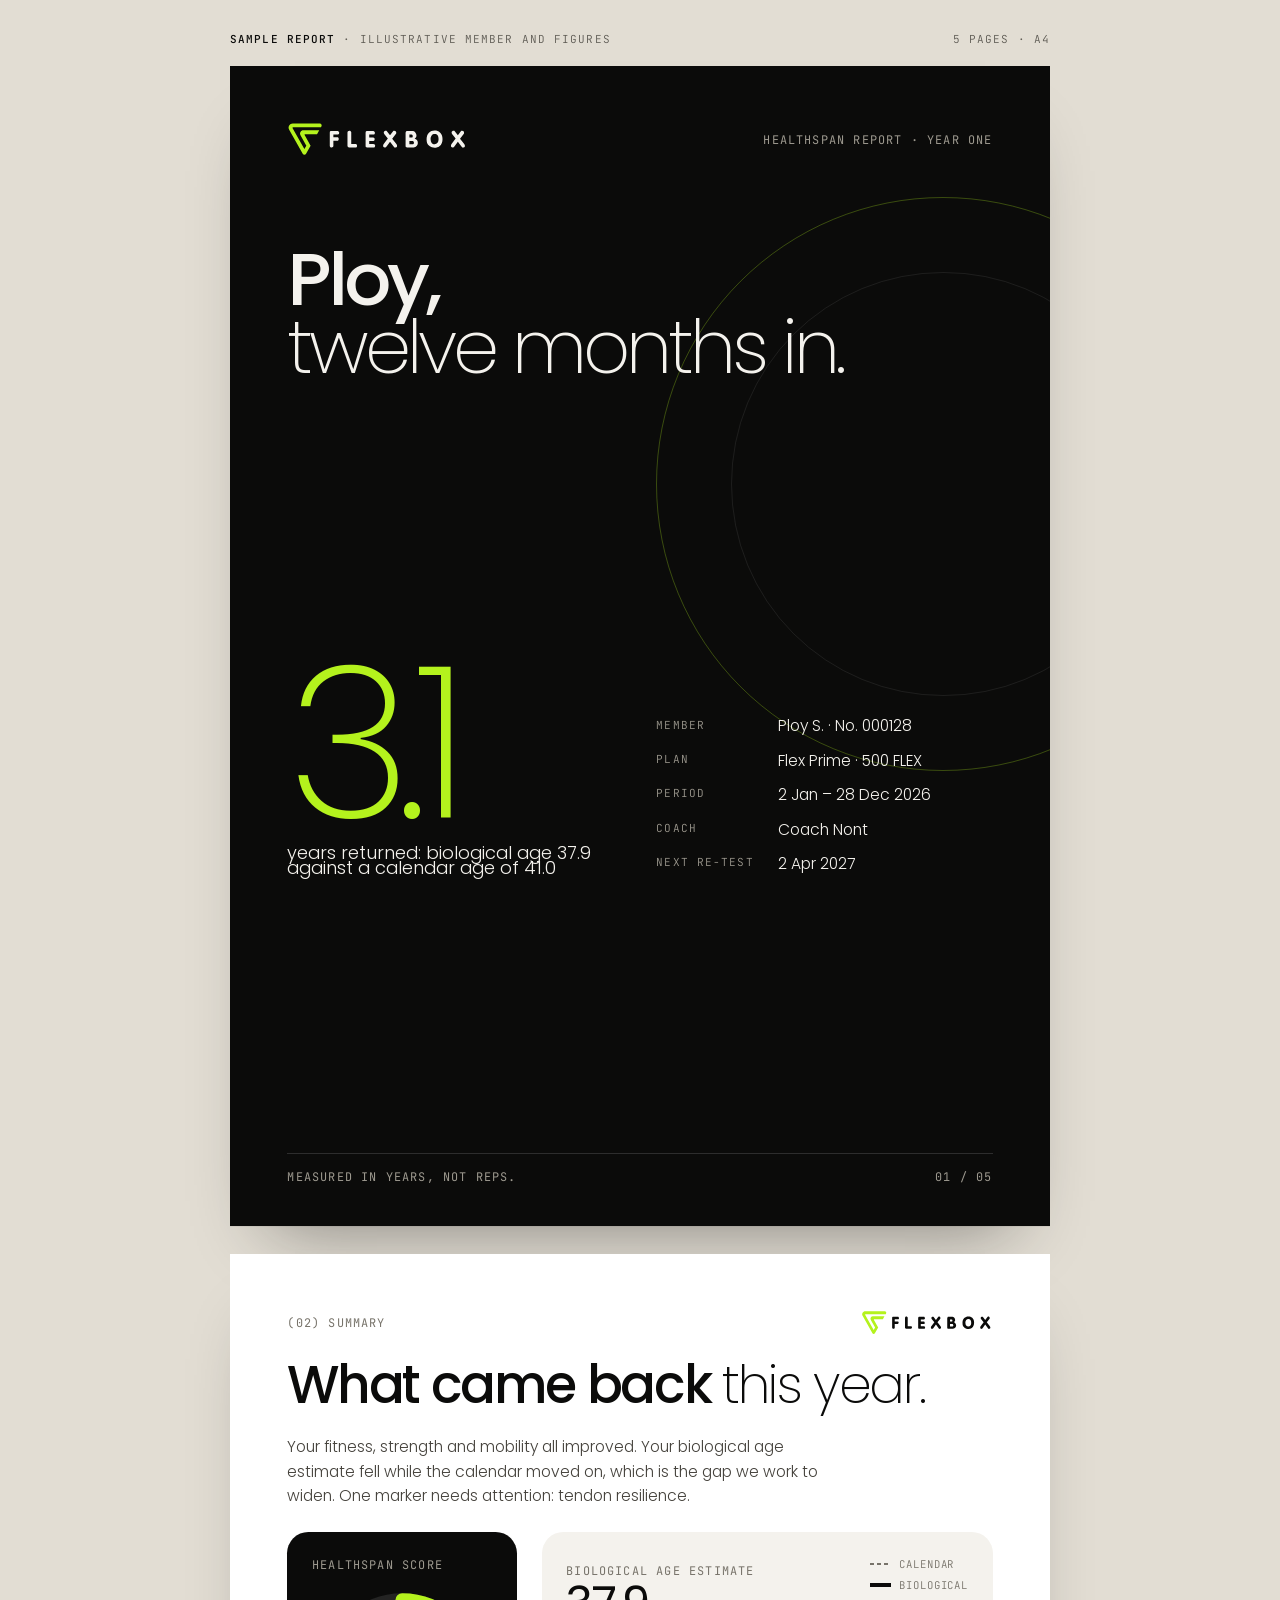
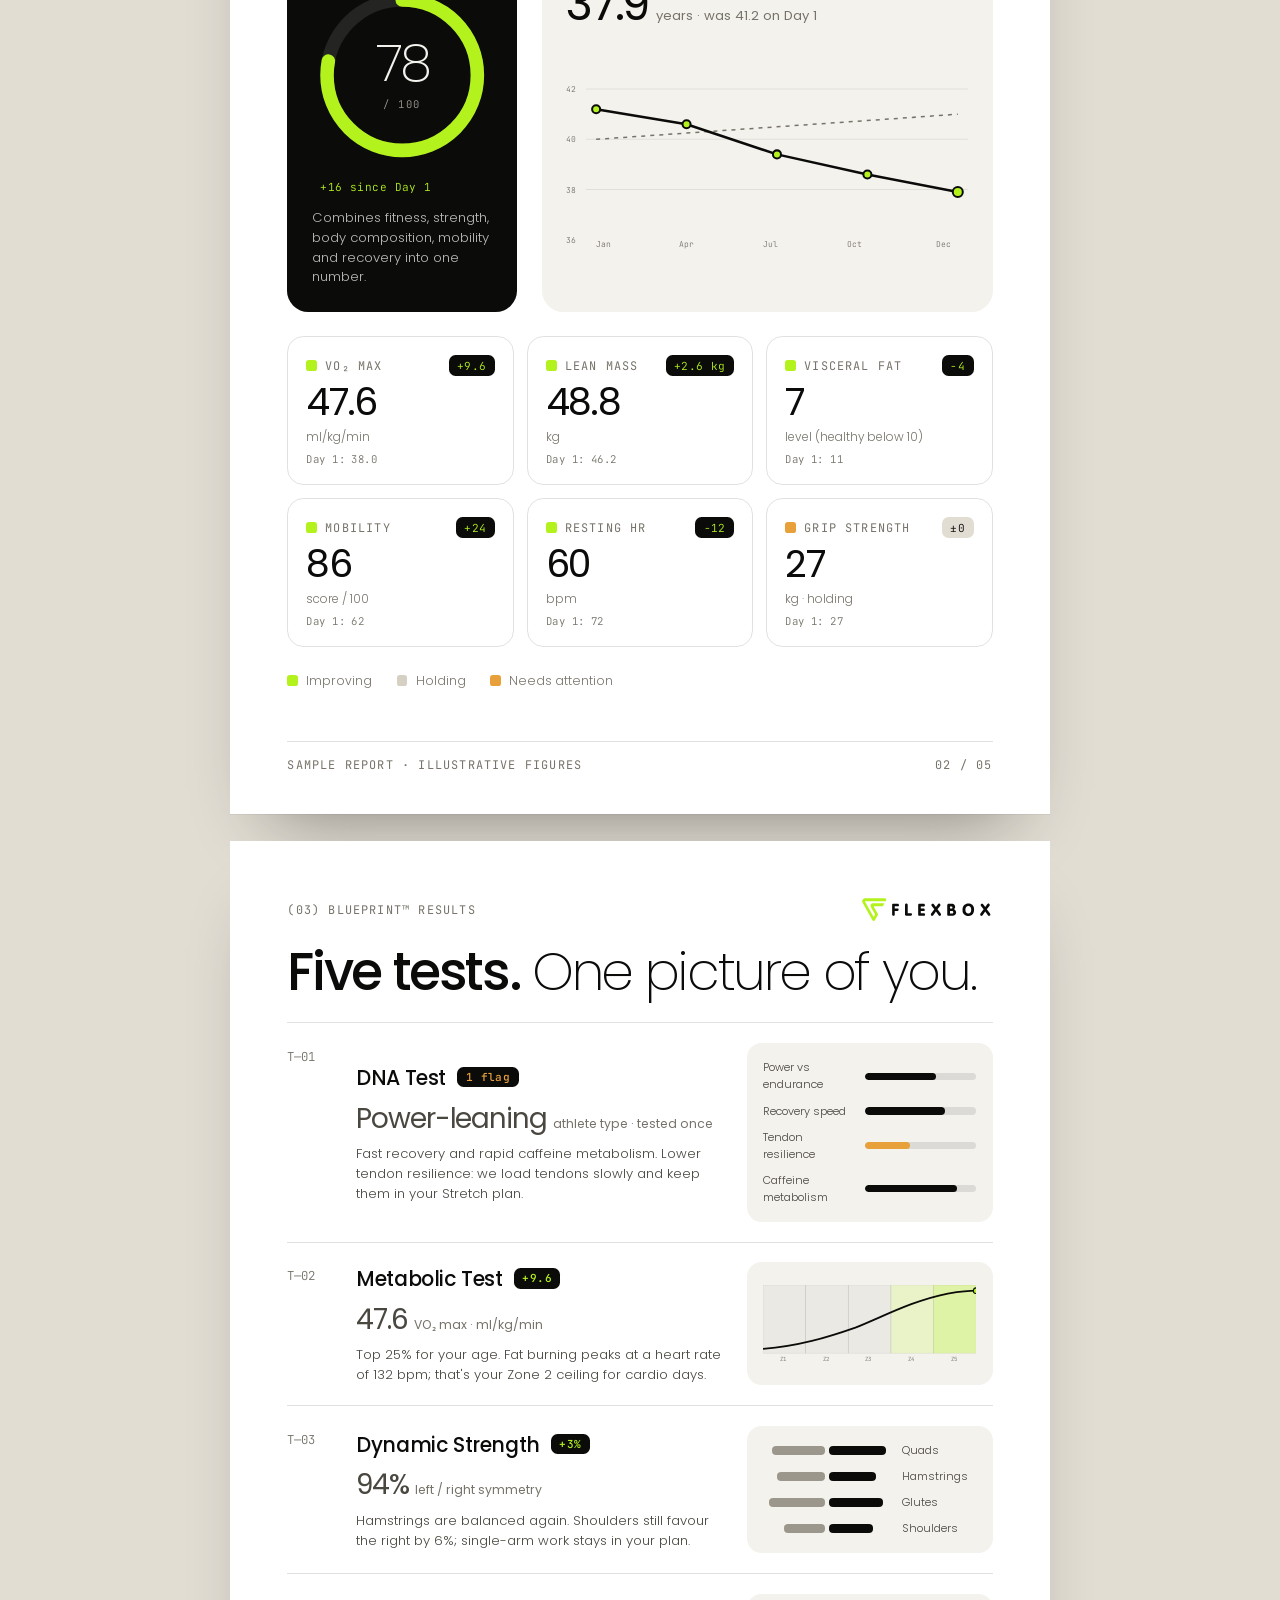
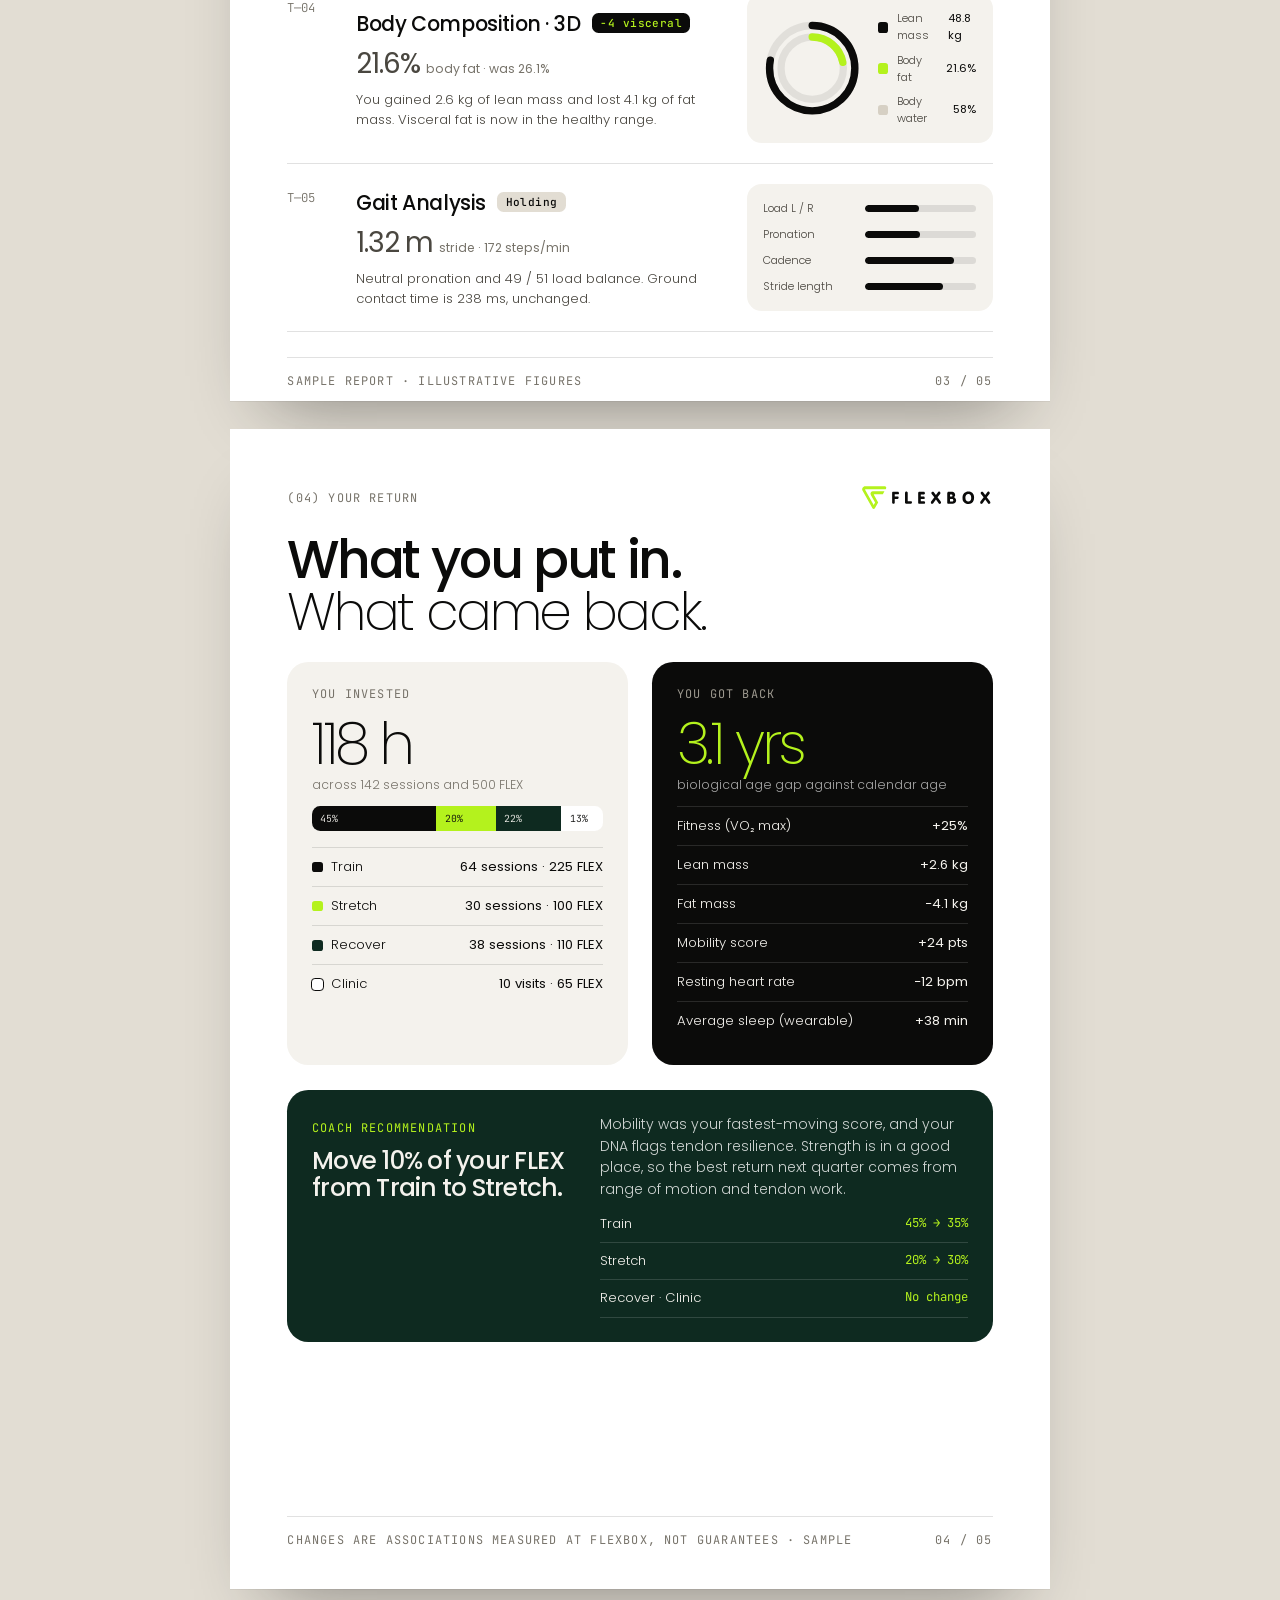
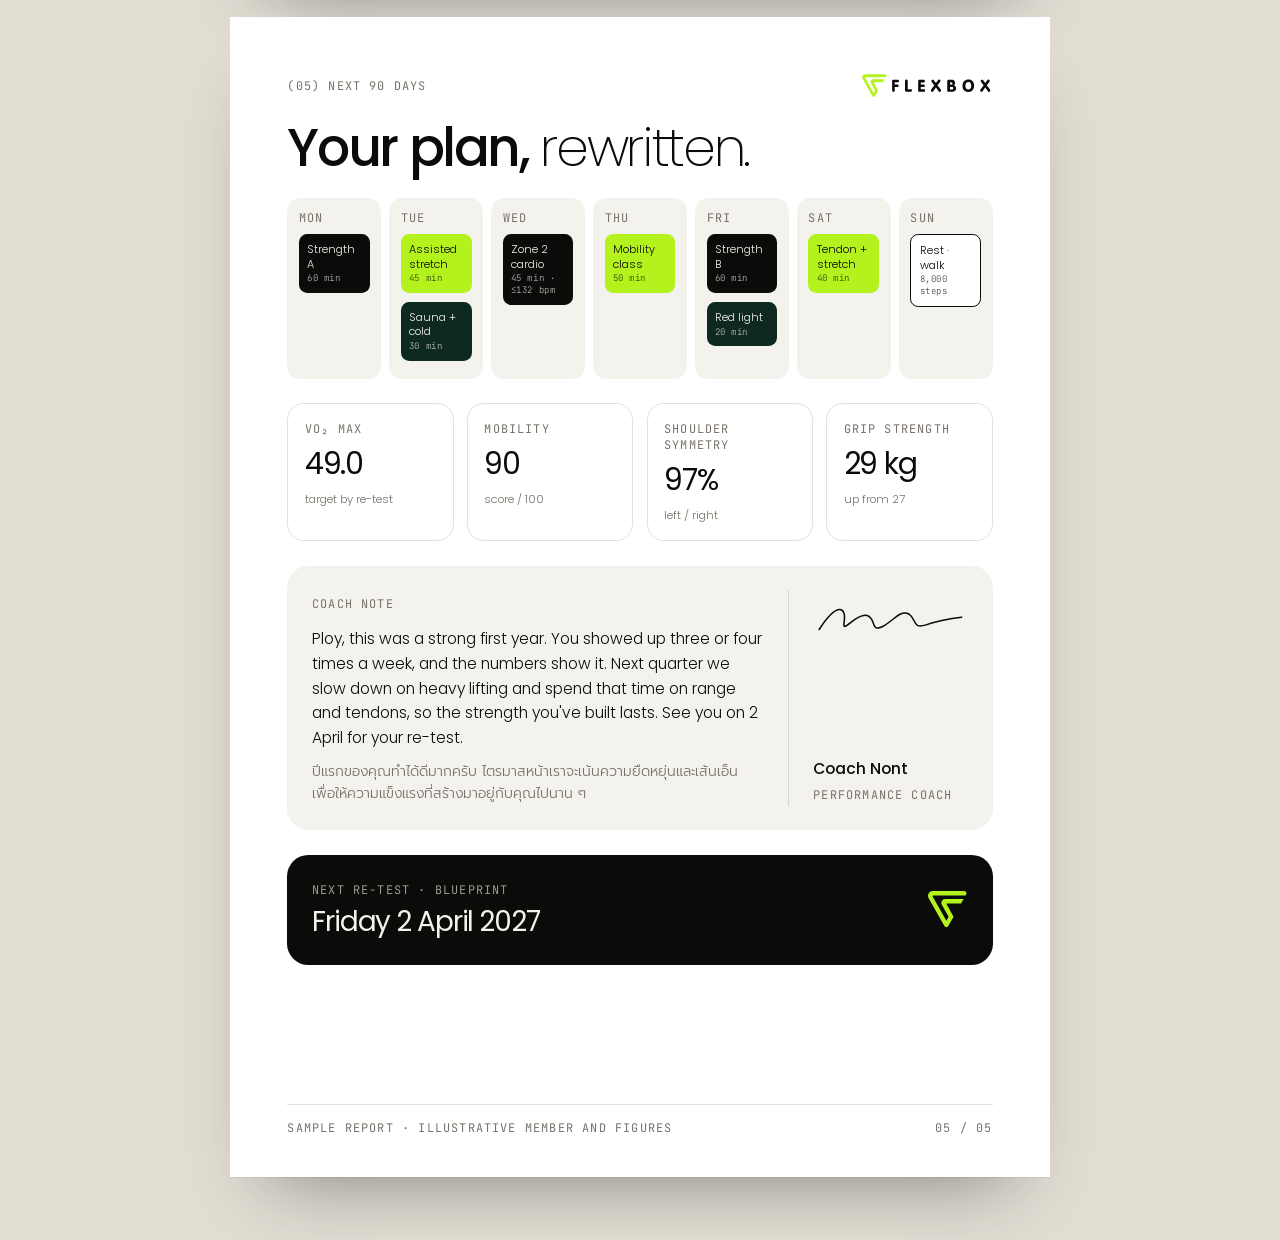
==== commit c63b40a1: "Fix cropped F-mark on sample report" ====
--- a/report/index.html
+++ b/report/index.html
@@ -201,7 +201,7 @@
   <article class="page cover" aria-label="Page 1, cover">
     <div class="ring" aria-hidden="true"></div>
     <div class="pad">
-      <div class="ph"><svg class="fx" viewBox="130 136 2340 418" role="img" aria-label="FLEXBOX"><use href="#fx-logo"/></svg><span class="mono mute">Healthspan Report · Year one</span></div>
+      <div class="ph"><svg class="fx" viewBox="0 0 2340 418" role="img" aria-label="FLEXBOX"><use href="#fx-logo"/></svg><span class="mono mute">Healthspan Report · Year one</span></div>
       <h1 class="ct">Ploy,<br><span class="thin">twelve months in.</span></h1>
       <div class="hero">
         <div class="n">3.1<small>years returned: biological age 37.9 against a calendar age of 41.0</small></div>
@@ -220,7 +220,7 @@
   <!-- 2 Summary -->
   <article class="page" aria-label="Page 2, summary">
     <div class="pad">
-      <div class="ph"><span class="mono mute">(02) Summary</span><svg class="fx" viewBox="130 136 2340 418" role="img" aria-label="FLEXBOX"><use href="#fx-logo"/></svg></div>
+      <div class="ph"><span class="mono mute">(02) Summary</span><svg class="fx" viewBox="0 0 2340 418" role="img" aria-label="FLEXBOX"><use href="#fx-logo"/></svg></div>
       <h2 class="h">What came back <span class="thin">this year.</span></h2>
       <p class="lede">Your fitness, strength and mobility all improved. Your biological age estimate fell while the calendar moved on, which is the gap we work to widen. One marker needs attention: tendon resilience.</p>
       <div class="sum">
@@ -269,7 +269,7 @@
   <!-- 3 Blueprint -->
   <article class="page" aria-label="Page 3, Blueprint results">
     <div class="pad">
-      <div class="ph"><span class="mono mute">(03) Blueprint™ results</span><svg class="fx" viewBox="130 136 2340 418" role="img" aria-label="FLEXBOX"><use href="#fx-logo"/></svg></div>
+      <div class="ph"><span class="mono mute">(03) Blueprint™ results</span><svg class="fx" viewBox="0 0 2340 418" role="img" aria-label="FLEXBOX"><use href="#fx-logo"/></svg></div>
       <h2 class="h">Five tests. <span class="thin">One picture of you.</span></h2>
       <div class="tests">
         <div class="t"><span class="no">T—01</span><div><h3>DNA Test <span class="chip am">1 flag</span></h3><p class="res">Power-leaning<small>athlete type · tested once</small></p><p>Fast recovery and rapid caffeine metabolism. Lower tendon resilience: we load tendons slowly and keep them in your Stretch plan.</p></div>
@@ -293,7 +293,7 @@
   <!-- 4 Ledger -->
   <article class="page" aria-label="Page 4, return on investment">
     <div class="pad">
-      <div class="ph"><span class="mono mute">(04) Your return</span><svg class="fx" viewBox="130 136 2340 418" role="img" aria-label="FLEXBOX"><use href="#fx-logo"/></svg></div>
+      <div class="ph"><span class="mono mute">(04) Your return</span><svg class="fx" viewBox="0 0 2340 418" role="img" aria-label="FLEXBOX"><use href="#fx-logo"/></svg></div>
       <h2 class="h">What you put in. <span class="thin">What came back.</span></h2>
       <div class="ledger">
         <div class="col in">
@@ -334,7 +334,7 @@
   <!-- 5 Plan -->
   <article class="page" aria-label="Page 5, next 90 days">
     <div class="pad">
-      <div class="ph"><span class="mono mute">(05) Next 90 days</span><svg class="fx" viewBox="130 136 2340 418" role="img" aria-label="FLEXBOX"><use href="#fx-logo"/></svg></div>
+      <div class="ph"><span class="mono mute">(05) Next 90 days</span><svg class="fx" viewBox="0 0 2340 418" role="img" aria-label="FLEXBOX"><use href="#fx-logo"/></svg></div>
       <h2 class="h">Your plan, <span class="thin">rewritten.</span></h2>
       <div class="week">
         <div class="day"><span class="mono">Mon</span><div class="blk b-t">Strength A<small>60 min</small></div></div>
@@ -355,7 +355,7 @@
         <div><span class="mono mute">Coach note</span><p style="margin-top:1.4cqw">Ploy, this was a strong first year. You showed up three or four times a week, and the numbers show it. Next quarter we slow down on heavy lifting and spend that time on range and tendons, so the strength you've built lasts. See you on 2 April for your re-test.</p><p class="th" style="margin-top:1.2cqw;font-size:1.7cqw;color:var(--mute)">ปีแรกของคุณทำได้ดีมากครับ ไตรมาสหน้าเราจะเน้นความยืดหยุ่นและเส้นเอ็น เพื่อให้ความแข็งแรงที่สร้างมาอยู่กับคุณไปนาน ๆ</p></div>
         <div class="sig"><svg viewBox="0 0 200 60" aria-hidden="true"><path d="M8,44 C30,10 44,12 40,36 C38,50 56,22 70,26 C82,30 74,48 90,40 C104,33 112,18 124,24 C134,30 128,44 146,38 C160,33 172,30 192,28" fill="none" stroke="#0b0b0a" stroke-width="2" stroke-linecap="round"/></svg><div><b>Coach Nont</b><br><span class="mono mute">Performance coach</span></div></div>
       </div>
-      <div class="retest"><div><span class="mono">Next re-test · Blueprint</span><br><b>Friday 2 April 2027</b></div><svg class="fx" viewBox="180 170 790 740" style="width:5cqw" aria-hidden="true"><use href="#fx-mark"/></svg></div>
+      <div class="retest"><div><span class="mono">Next re-test · Blueprint</span><br><b>Friday 2 April 2027</b></div><svg class="fx" viewBox="0 0 790 740" style="width:5cqw" aria-hidden="true"><use href="#fx-mark"/></svg></div>
       <div class="pf"><span class="mono mute">Sample report · illustrative member and figures</span><span class="mono mute">05 / 05</span></div>
     </div>
   </article>
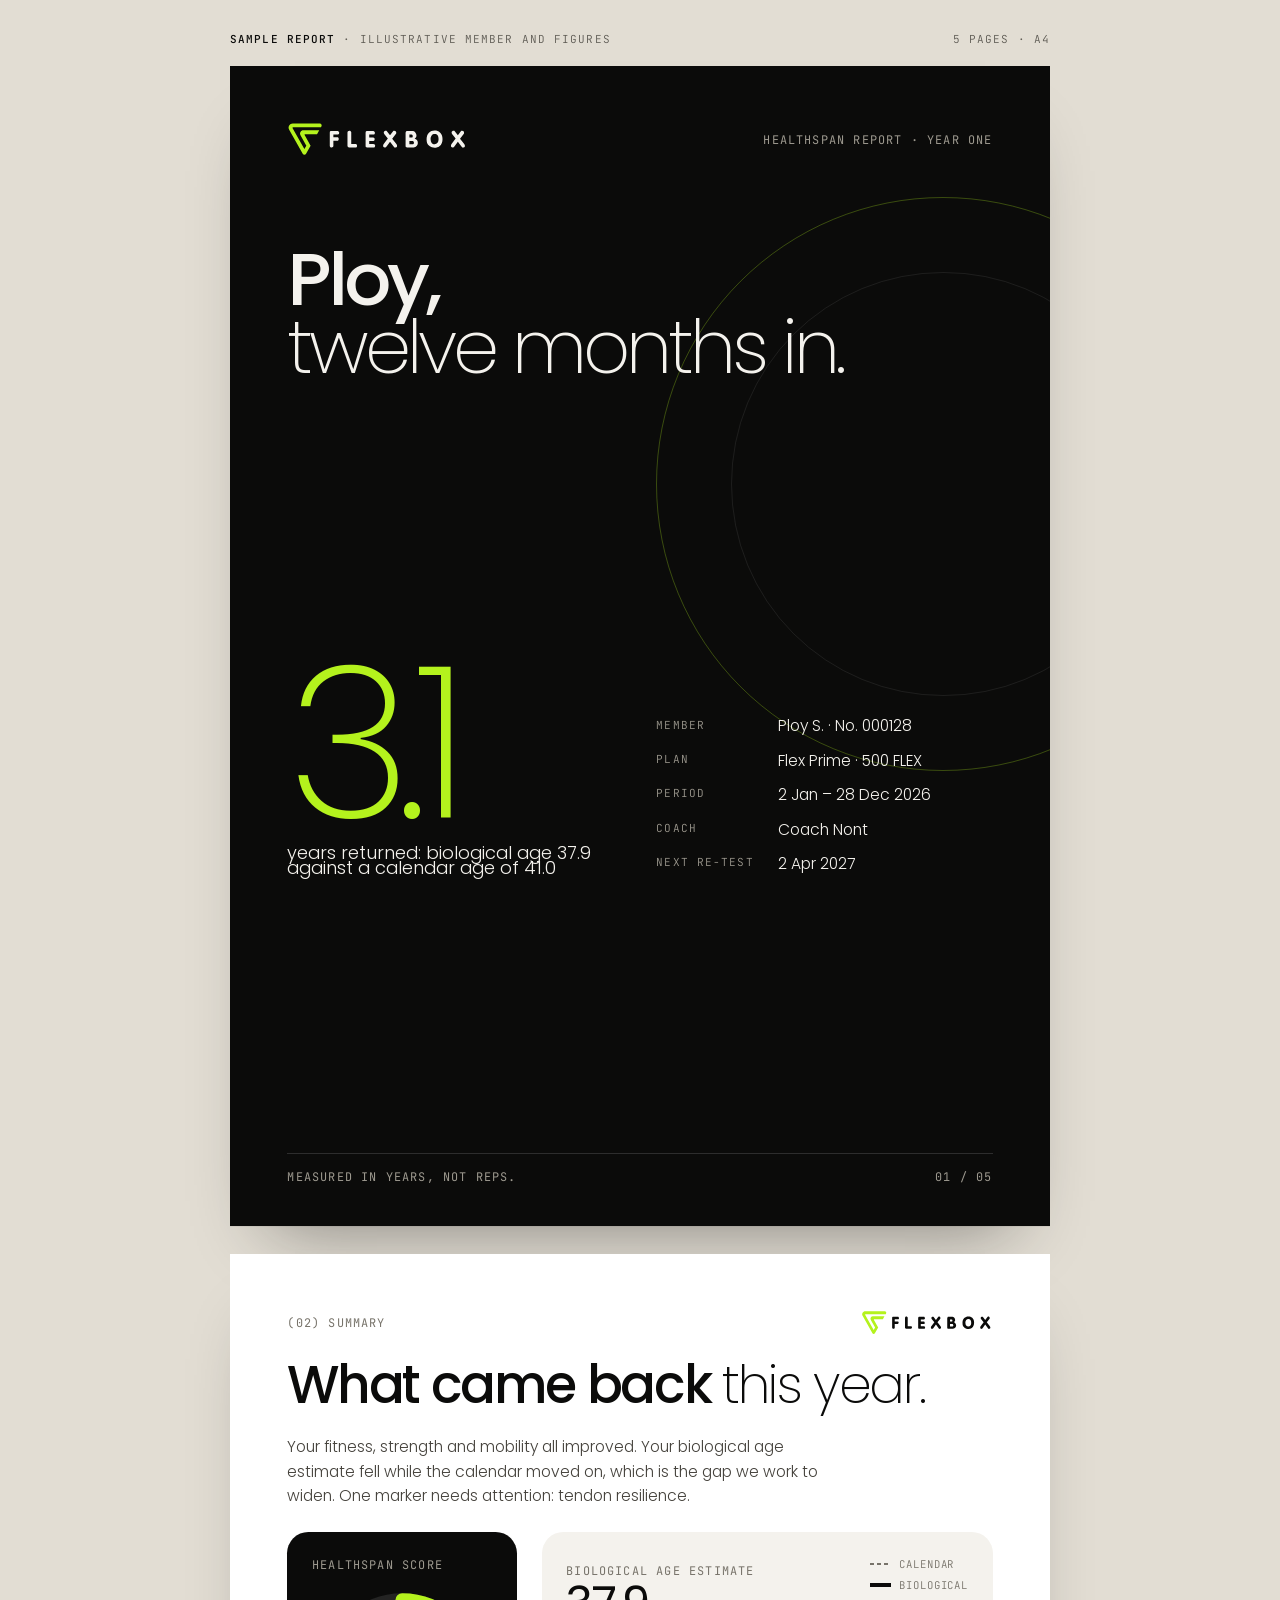
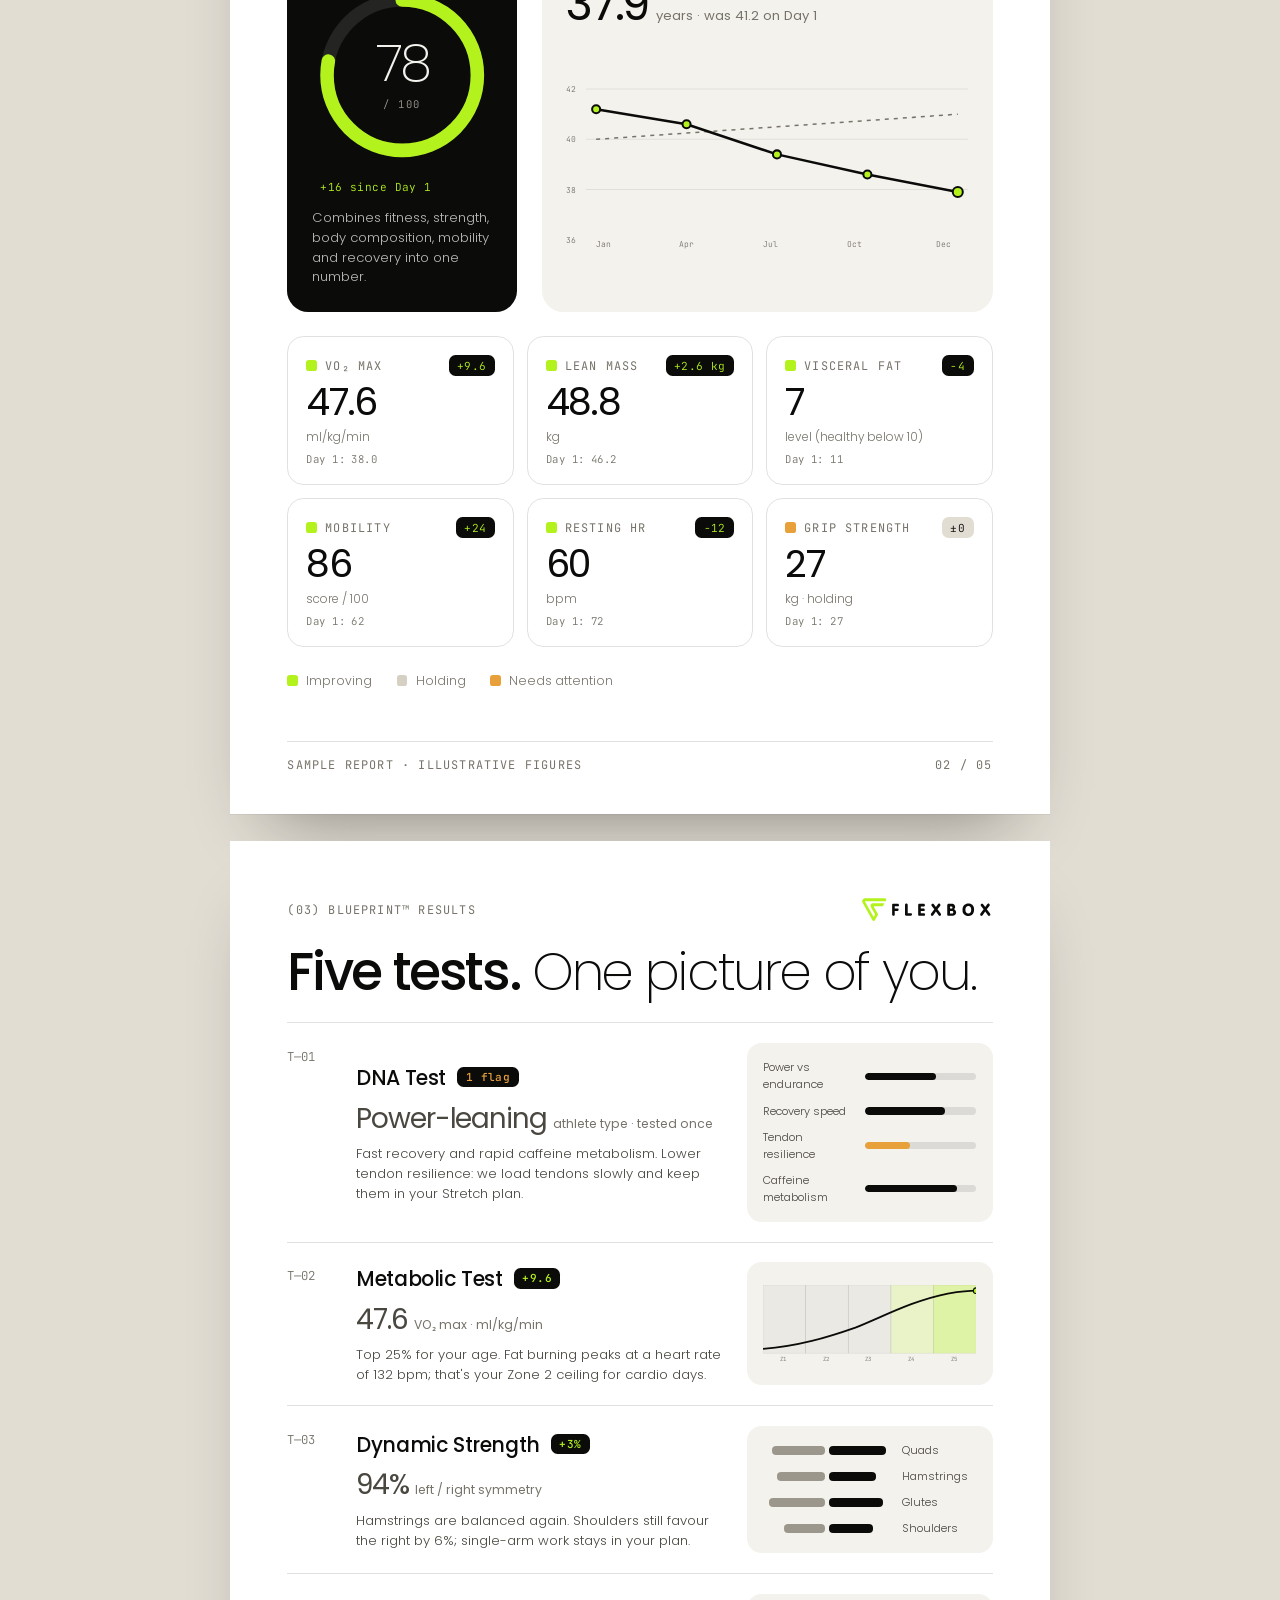
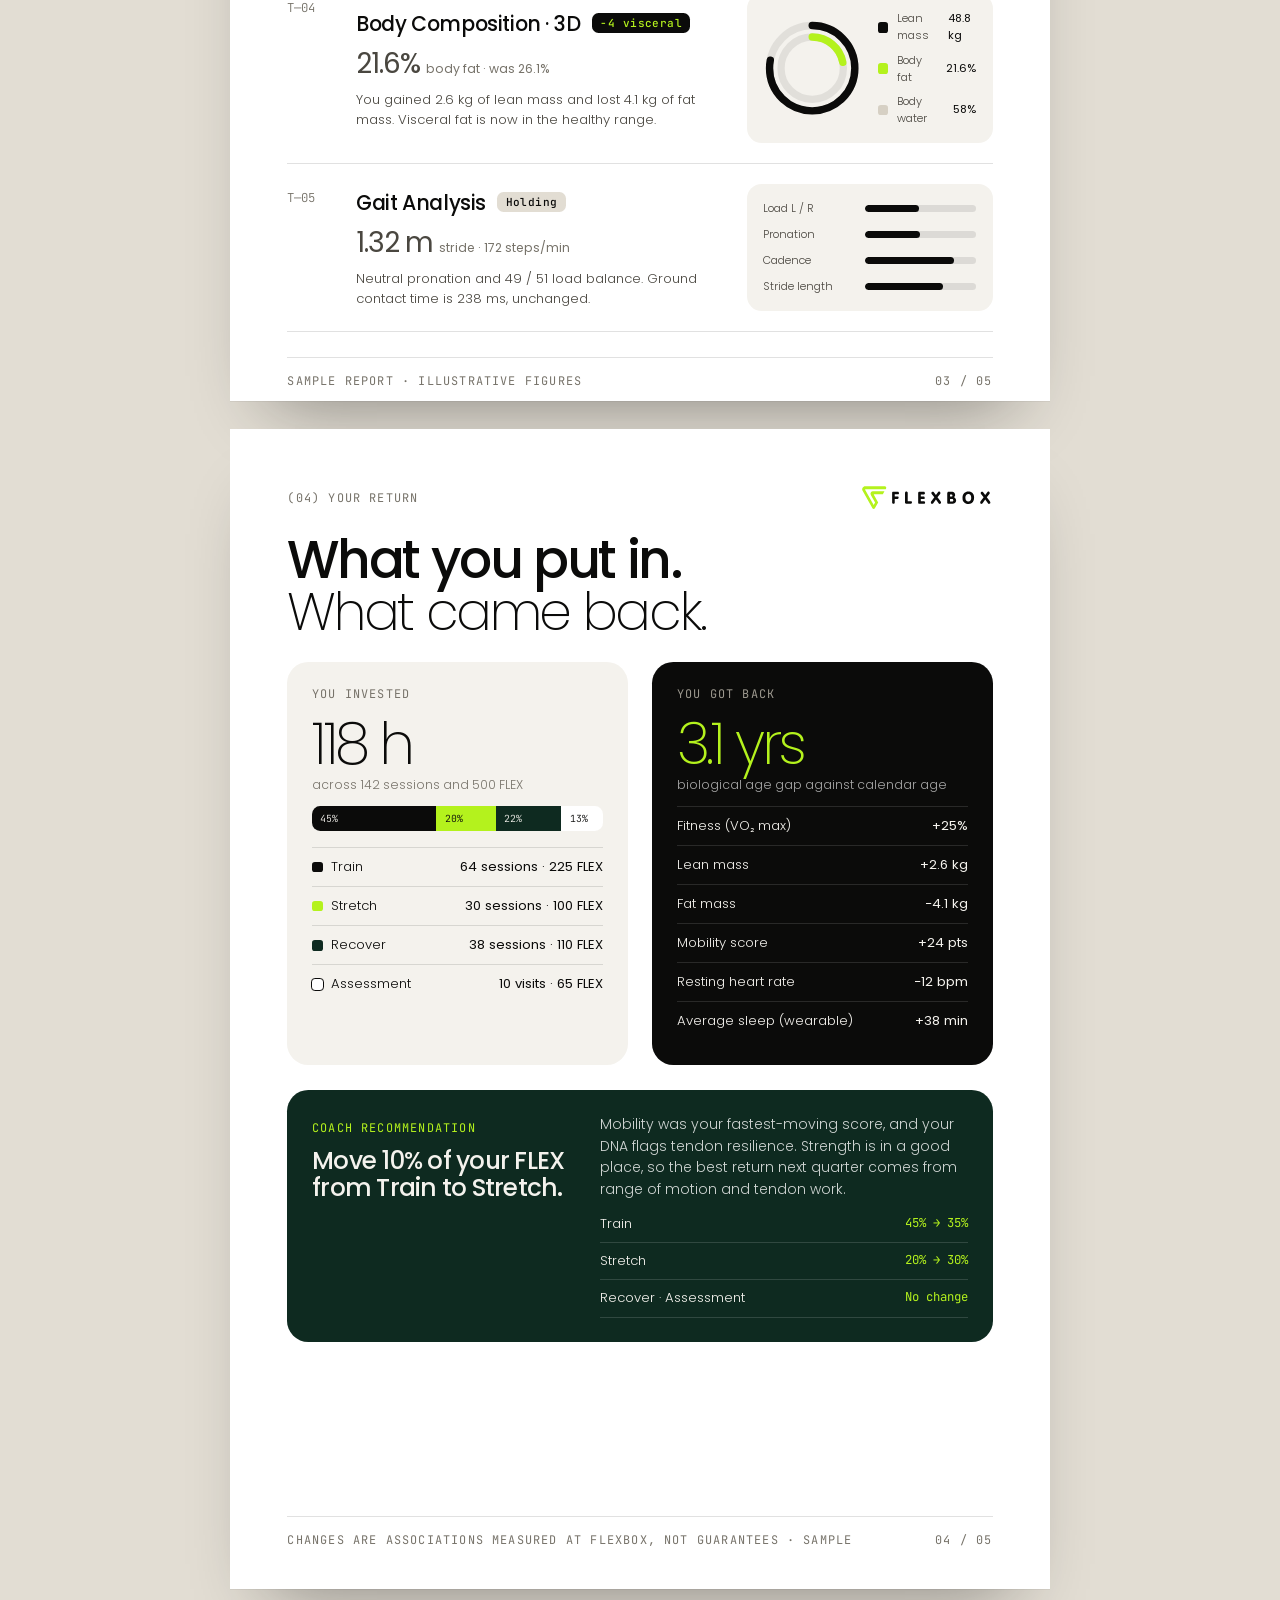
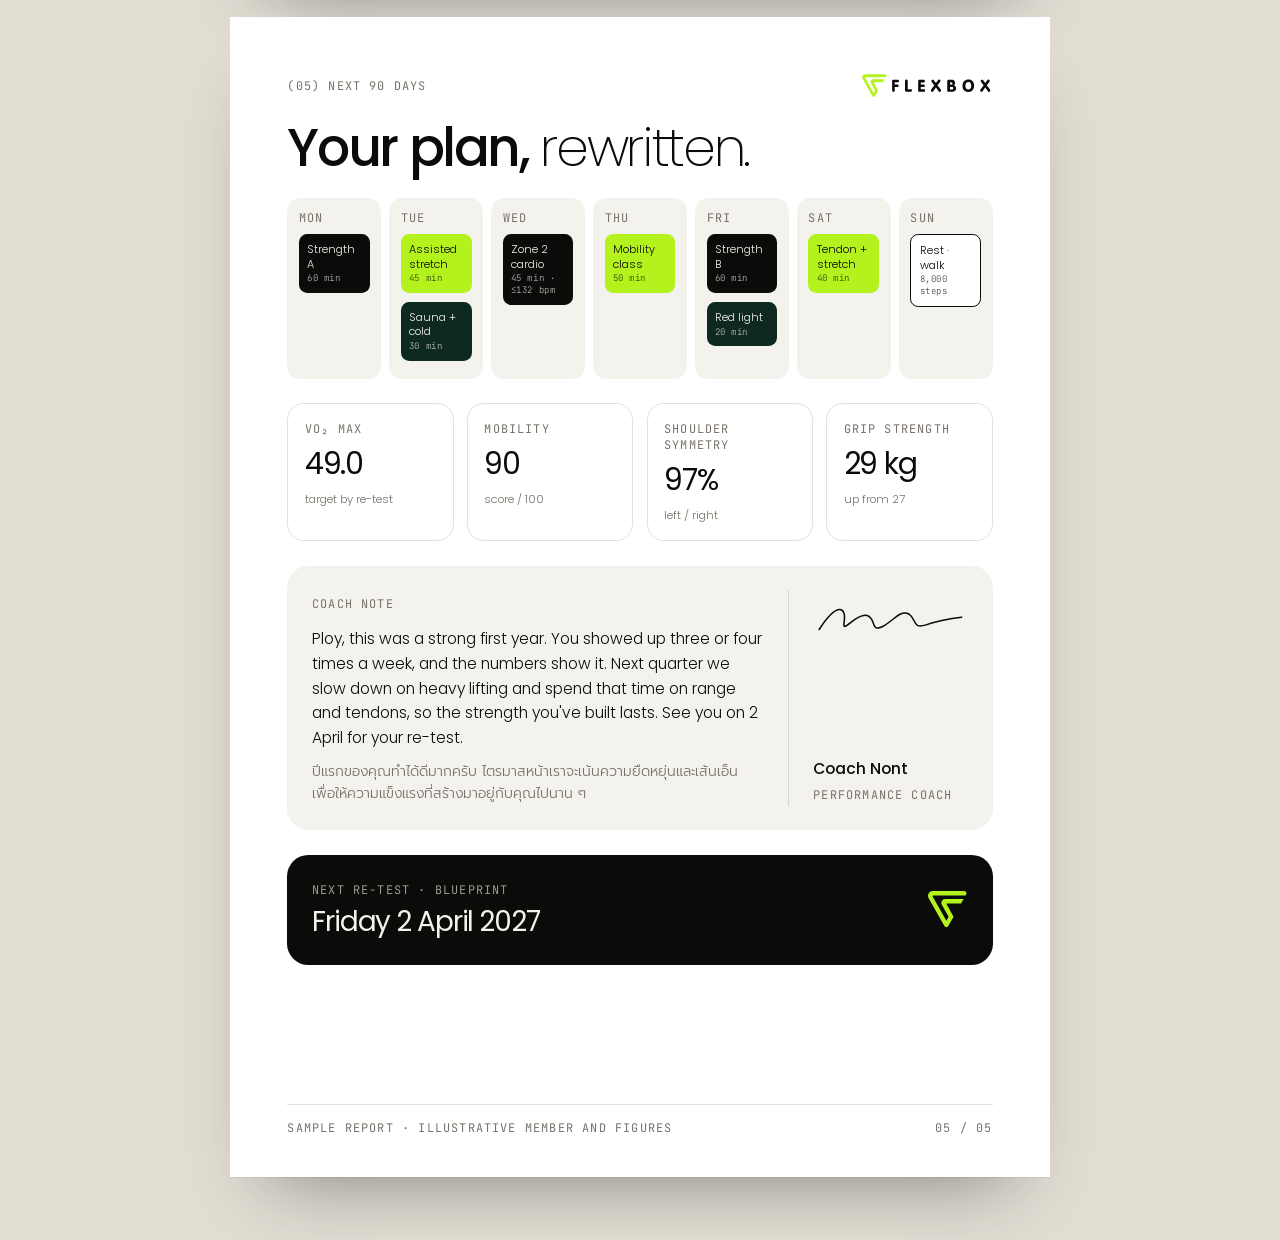
==== commit 39c7cda7: "Rename Clinic to Assessment" ====
--- a/report/index.html
+++ b/report/index.html
@@ -304,7 +304,7 @@
             <div class="rowl"><span class="k"><i class="dot" style="background:var(--ink)"></i>Train</span><b>64 sessions · 225 FLEX</b></div>
             <div class="rowl"><span class="k"><i class="dot" style="background:var(--lime)"></i>Stretch</span><b>30 sessions · 100 FLEX</b></div>
             <div class="rowl"><span class="k"><i class="dot" style="background:var(--green)"></i>Recover</span><b>38 sessions · 110 FLEX</b></div>
-            <div class="rowl"><span class="k"><i class="dot" style="background:var(--paper);outline:.15cqw solid var(--ink)"></i>Clinic</span><b>10 visits · 65 FLEX</b></div>
+            <div class="rowl"><span class="k"><i class="dot" style="background:var(--paper);outline:.15cqw solid var(--ink)"></i>Assessment</span><b>10 visits · 65 FLEX</b></div>
           </div>
         </div>
         <div class="col out">
@@ -324,7 +324,7 @@
         <div><span class="mono">Coach recommendation</span><h3>Move 10% of your FLEX from Train to Stretch.</h3></div>
         <div>
           <p>Mobility was your fastest-moving score, and your DNA flags tendon resilience. Strength is in a good place, so the best return next quarter comes from range of motion and tendon work.</p>
-          <ul style="margin-top:1.6cqw"><li><span>Train</span><b>45% → 35%</b></li><li><span>Stretch</span><b>20% → 30%</b></li><li><span>Recover · Clinic</span><b>No change</b></li></ul>
+          <ul style="margin-top:1.6cqw"><li><span>Train</span><b>45% → 35%</b></li><li><span>Stretch</span><b>20% → 30%</b></li><li><span>Recover · Assessment</span><b>No change</b></li></ul>
         </div>
       </div>
       <div class="pf"><span class="mono mute">Changes are associations measured at FLEXBOX, not guarantees · Sample</span><span class="mono mute">04 / 05</span></div>
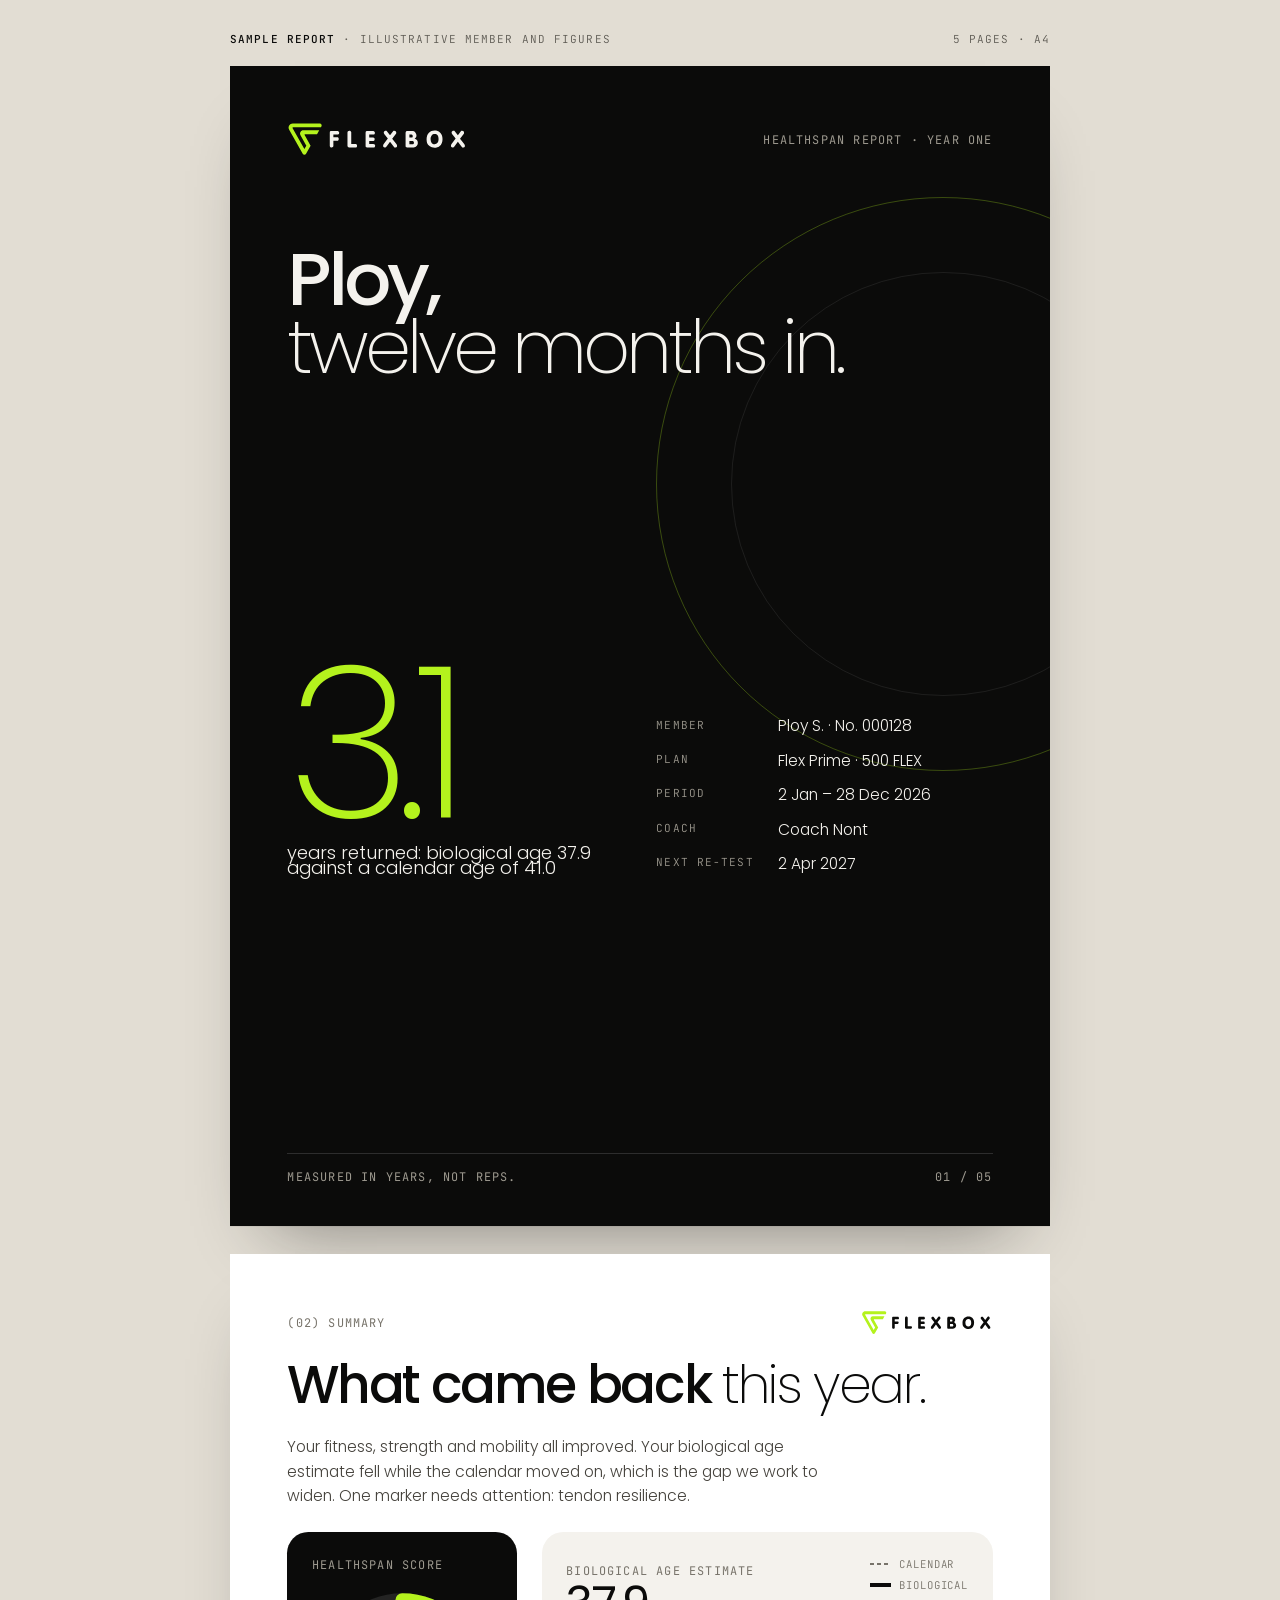
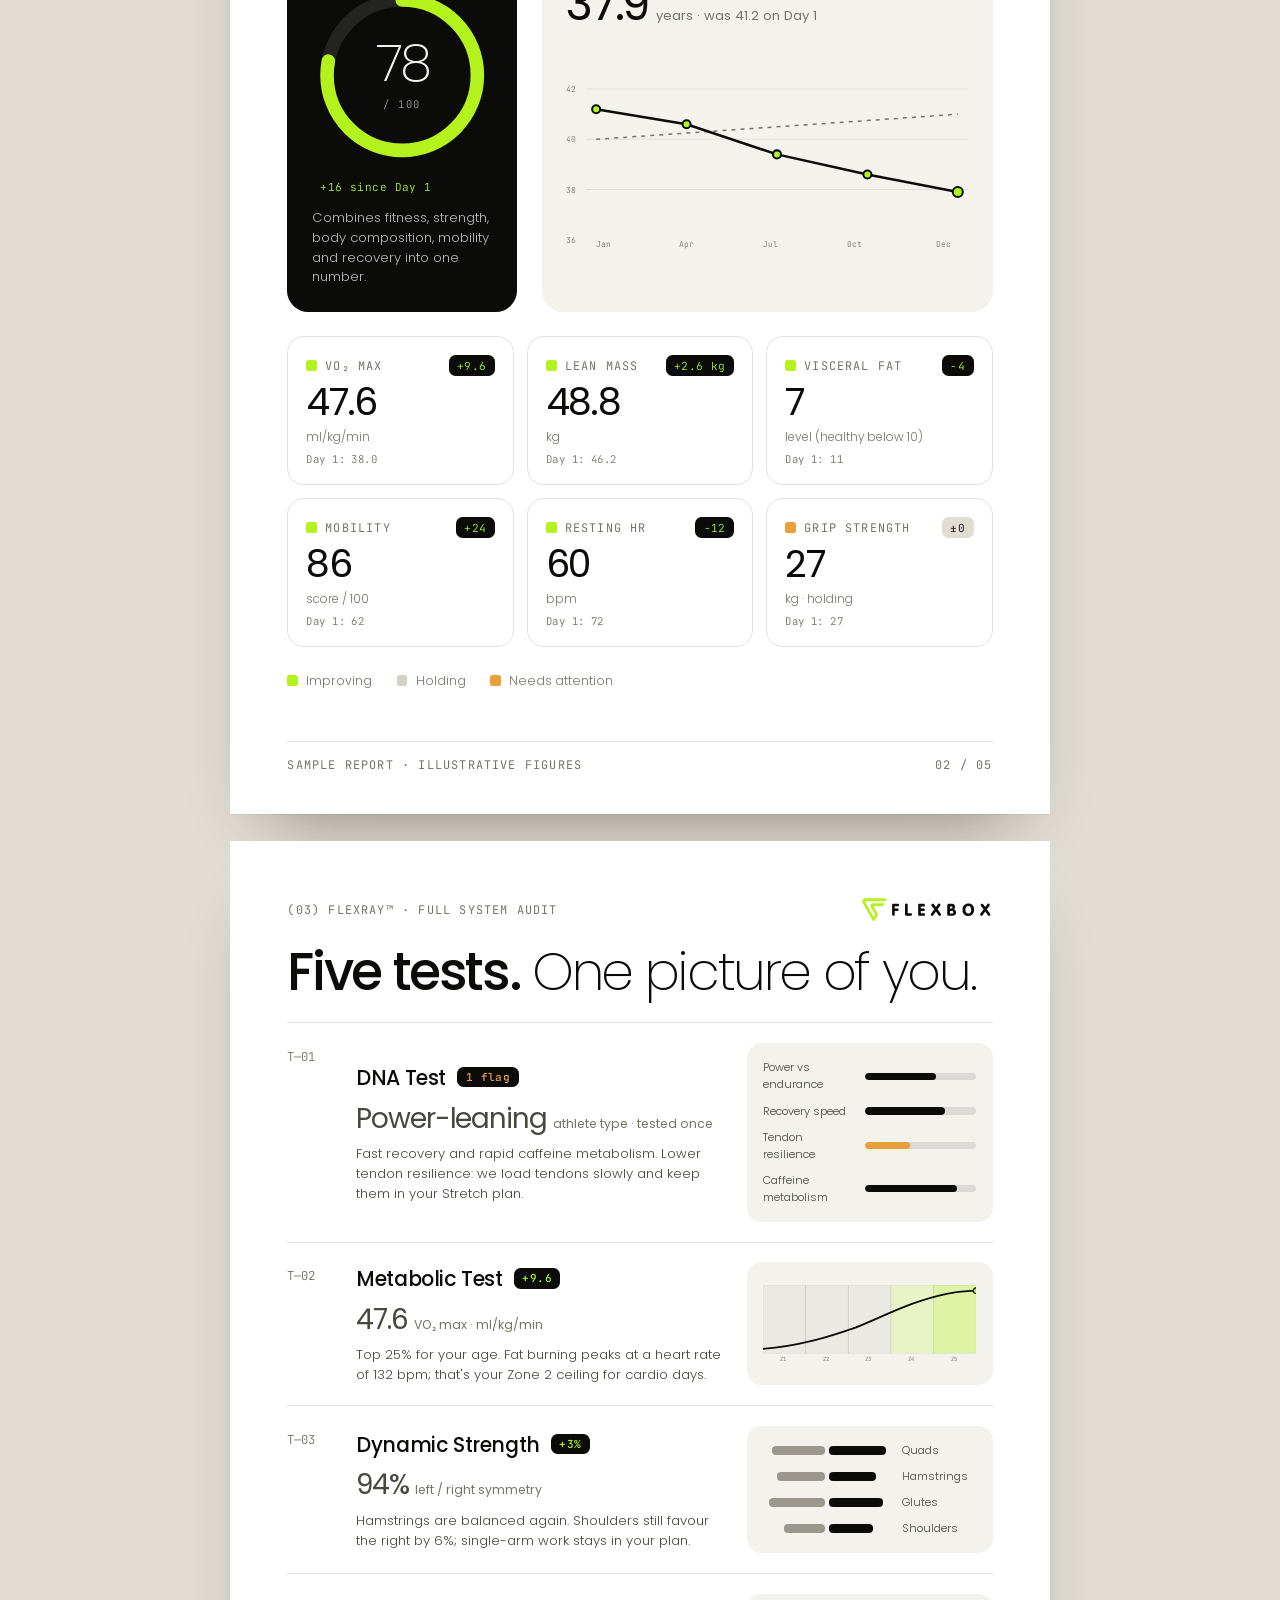
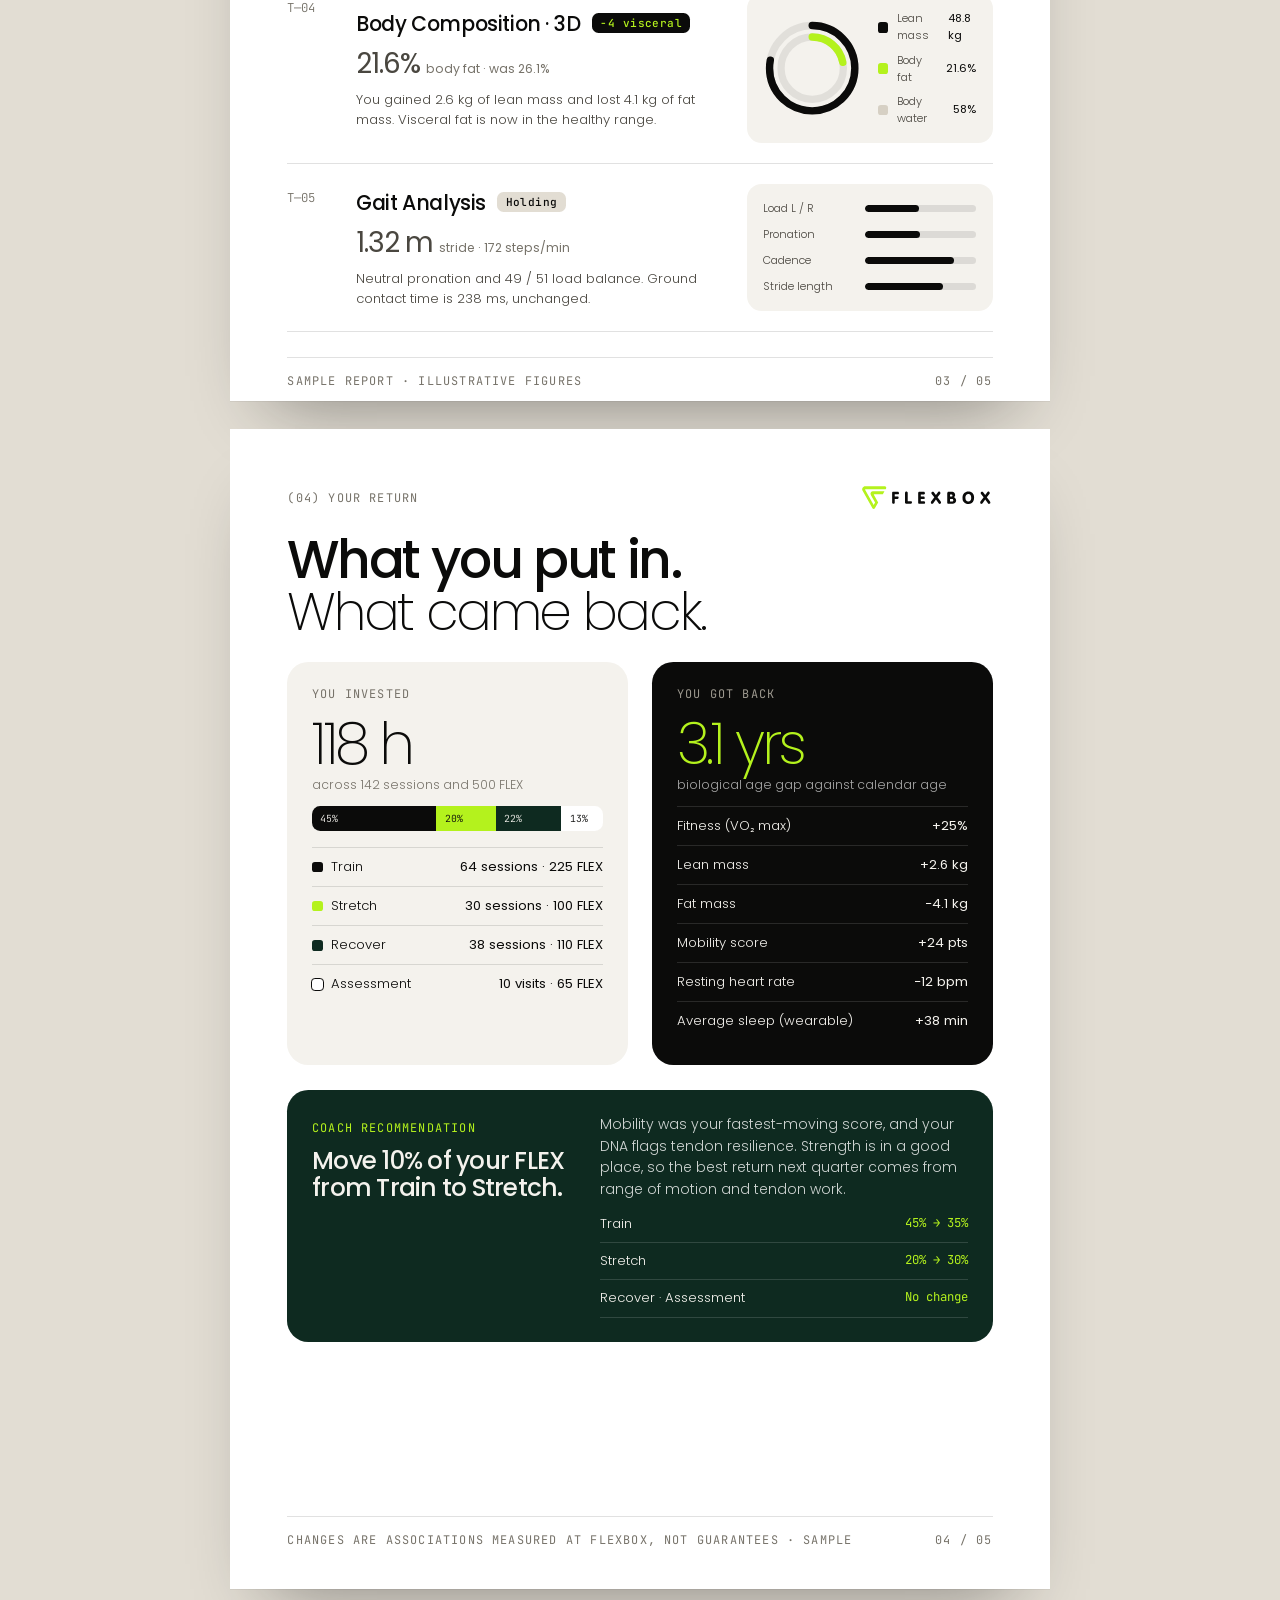
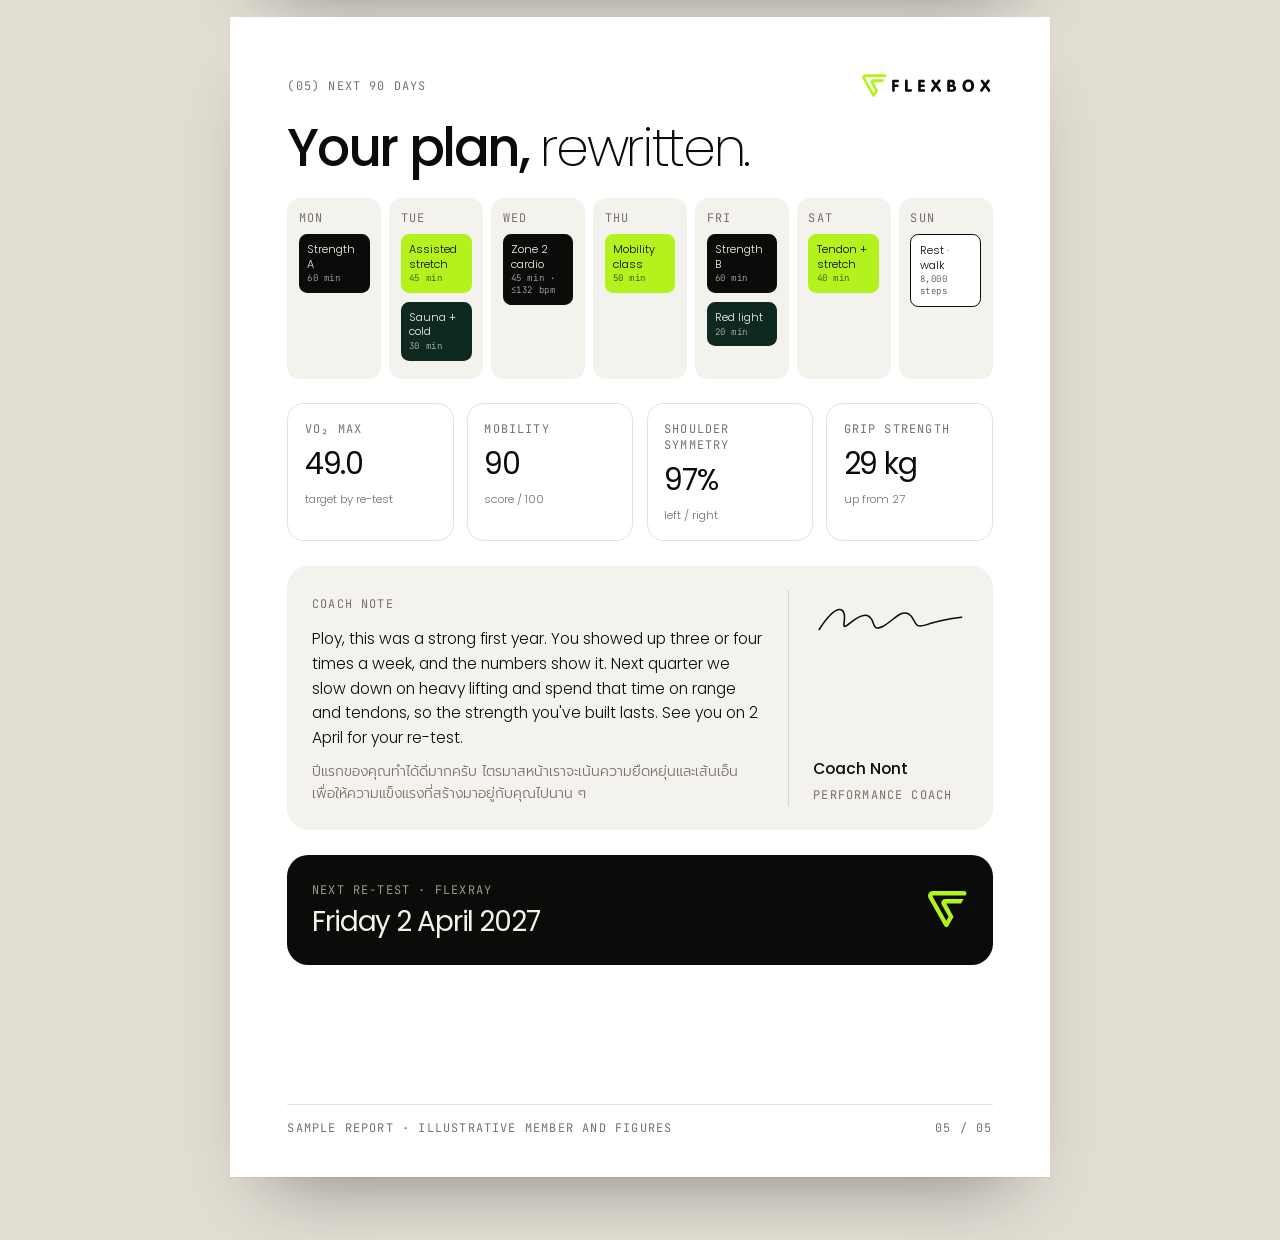
==== commit d11a3299: "Rename Blueprint to FLEXRAY · Full System Audit; add 'Rewrite your source code into a better build.'" ====
--- a/report/index.html
+++ b/report/index.html
@@ -77,7 +77,7 @@
 .keyrow { display: flex; gap: 3cqw; font-size: 1.5cqw; color: var(--mute); }
 .keyrow span { display: flex; align-items: center; gap: 1cqw; }
 
-/* blueprint */
+/* flexray */
 .tests { display: flex; flex-direction: column; }
 .t { display: grid; grid-template-columns: 6cqw 1fr 30cqw; gap: 2.4cqw; padding: 2.4cqw 0; border-top: .15cqw solid var(--line); align-items: center; }
 .t:last-child { border-bottom: .15cqw solid var(--line); }
@@ -266,10 +266,10 @@
     </div>
   </article>
 
-  <!-- 3 Blueprint -->
-  <article class="page" aria-label="Page 3, Blueprint results">
-    <div class="pad">
-      <div class="ph"><span class="mono mute">(03) Blueprint™ results</span><svg class="fx" viewBox="0 0 2340 418" role="img" aria-label="FLEXBOX"><use href="#fx-logo"/></svg></div>
+  <!-- 3 FLEXRAY -->
+  <article class="page" aria-label="Page 3, FLEXRAY results">
+    <div class="pad">
+      <div class="ph"><span class="mono mute">(03) FLEXRAY™ · Full System Audit</span><svg class="fx" viewBox="0 0 2340 418" role="img" aria-label="FLEXBOX"><use href="#fx-logo"/></svg></div>
       <h2 class="h">Five tests. <span class="thin">One picture of you.</span></h2>
       <div class="tests">
         <div class="t"><span class="no">T—01</span><div><h3>DNA Test <span class="chip am">1 flag</span></h3><p class="res">Power-leaning<small>athlete type · tested once</small></p><p>Fast recovery and rapid caffeine metabolism. Lower tendon resilience: we load tendons slowly and keep them in your Stretch plan.</p></div>
@@ -355,7 +355,7 @@
         <div><span class="mono mute">Coach note</span><p style="margin-top:1.4cqw">Ploy, this was a strong first year. You showed up three or four times a week, and the numbers show it. Next quarter we slow down on heavy lifting and spend that time on range and tendons, so the strength you've built lasts. See you on 2 April for your re-test.</p><p class="th" style="margin-top:1.2cqw;font-size:1.7cqw;color:var(--mute)">ปีแรกของคุณทำได้ดีมากครับ ไตรมาสหน้าเราจะเน้นความยืดหยุ่นและเส้นเอ็น เพื่อให้ความแข็งแรงที่สร้างมาอยู่กับคุณไปนาน ๆ</p></div>
         <div class="sig"><svg viewBox="0 0 200 60" aria-hidden="true"><path d="M8,44 C30,10 44,12 40,36 C38,50 56,22 70,26 C82,30 74,48 90,40 C104,33 112,18 124,24 C134,30 128,44 146,38 C160,33 172,30 192,28" fill="none" stroke="#0b0b0a" stroke-width="2" stroke-linecap="round"/></svg><div><b>Coach Nont</b><br><span class="mono mute">Performance coach</span></div></div>
       </div>
-      <div class="retest"><div><span class="mono">Next re-test · Blueprint</span><br><b>Friday 2 April 2027</b></div><svg class="fx" viewBox="0 0 790 740" style="width:5cqw" aria-hidden="true"><use href="#fx-mark"/></svg></div>
+      <div class="retest"><div><span class="mono">Next re-test · FLEXRAY</span><br><b>Friday 2 April 2027</b></div><svg class="fx" viewBox="0 0 790 740" style="width:5cqw" aria-hidden="true"><use href="#fx-mark"/></svg></div>
       <div class="pf"><span class="mono mute">Sample report · illustrative member and figures</span><span class="mono mute">05 / 05</span></div>
     </div>
   </article>
